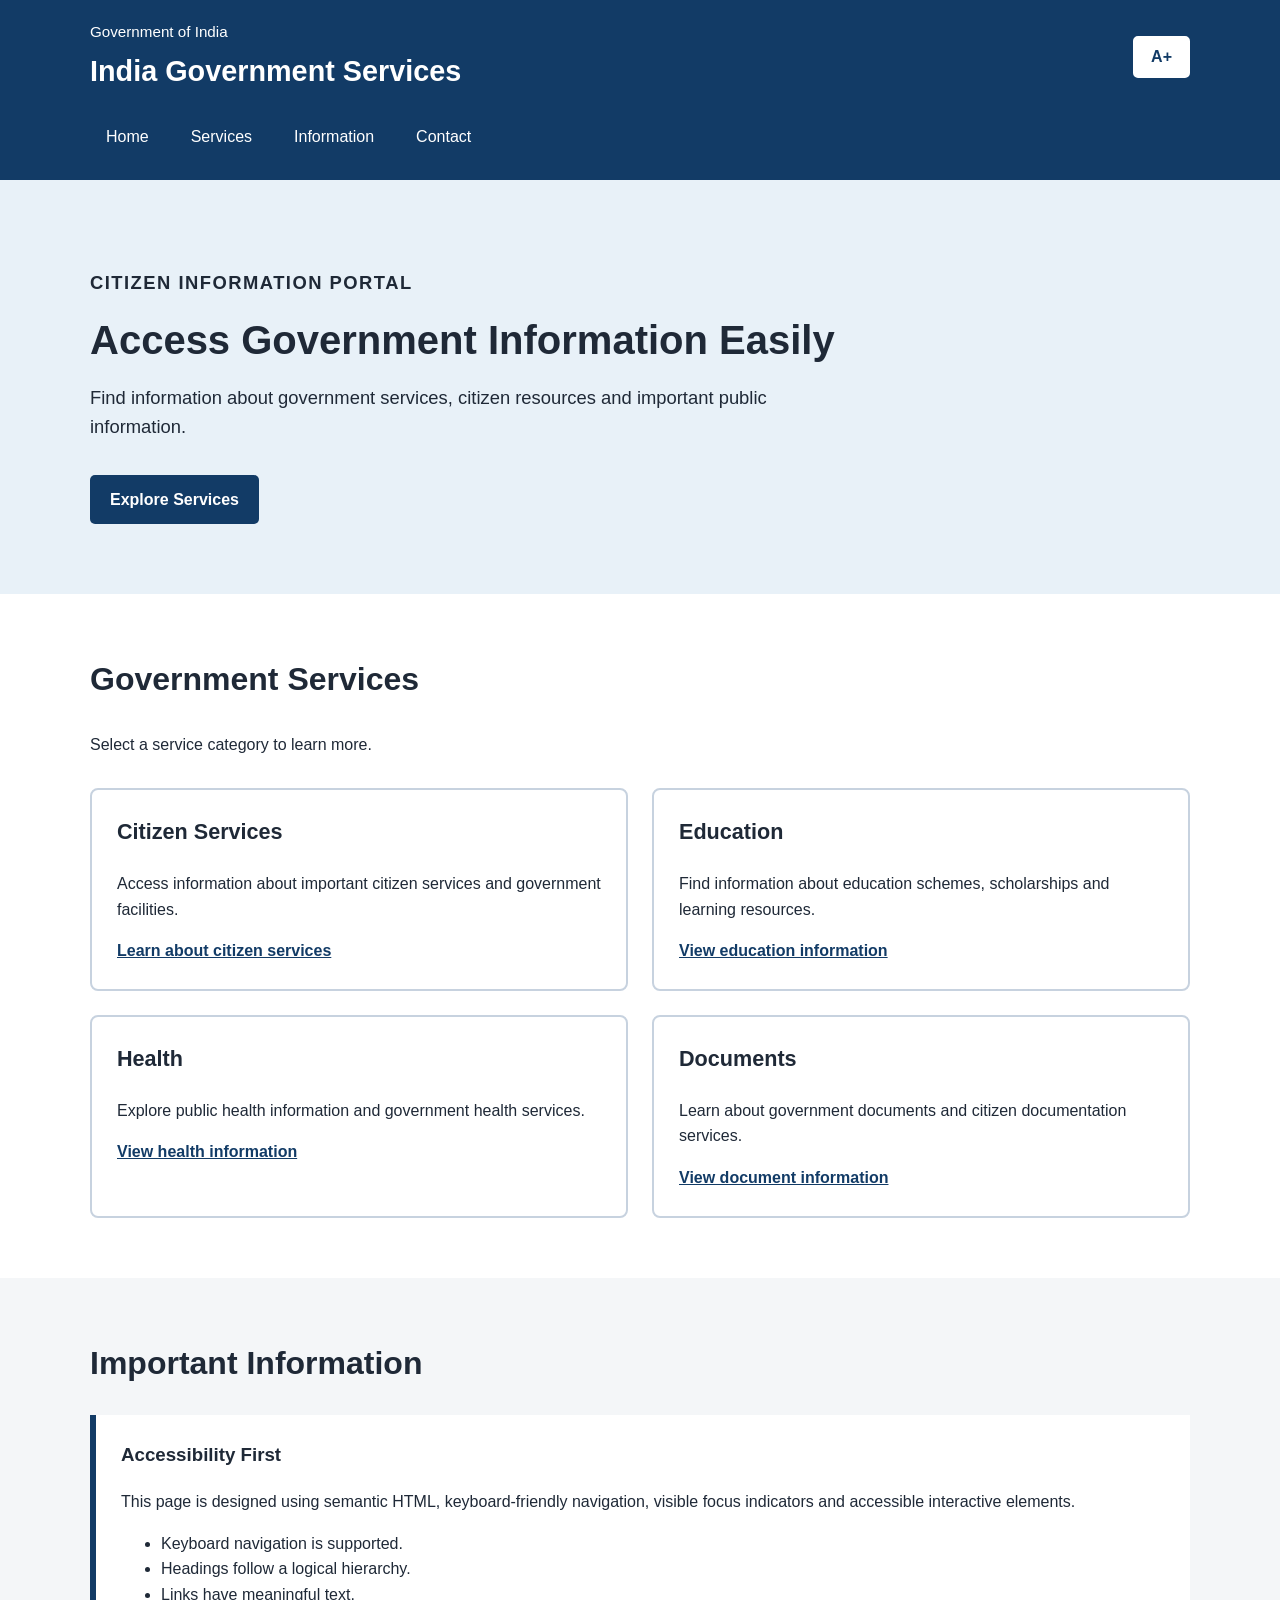
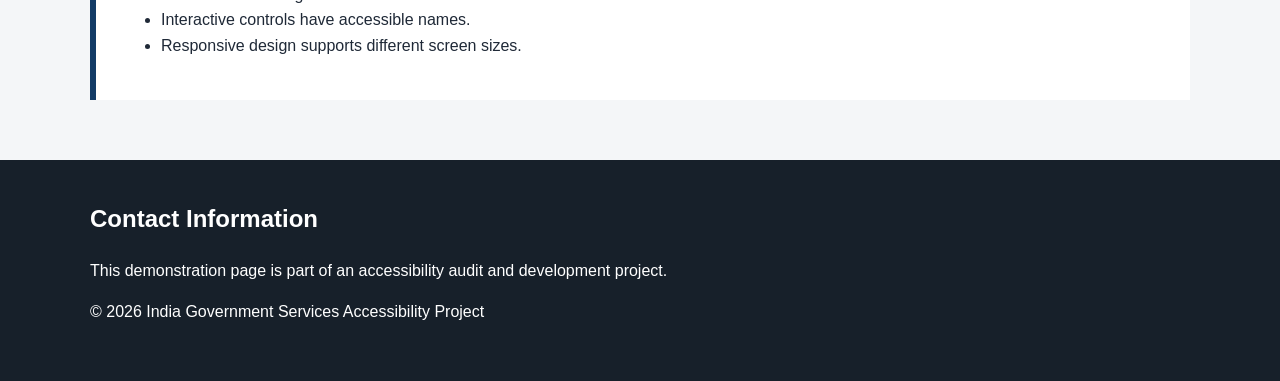
==== client/index.html @ 23b2bf8e "Add accessibility audit documentation and tests" ====
<!DOCTYPE html>
<html lang="en">
<head>
    <meta charset="UTF-8">
    <meta name="viewport" content="width=device-width, initial-scale=1.0">

    <title>India Government Services - Accessible Information</title>

    <meta
        name="description"
        content="Accessible information about Indian government services and citizen resources."
    >

    <link rel="stylesheet" href="style.css">
</head>

<body>

    <!-- Skip link for keyboard users -->
    <a class="skip-link" href="#main-content">
        Skip to main content
    </a>

    <header class="site-header">

        <div class="container">

            <div class="header-top">
                <div>
                    <p class="site-label">Government of India</p>
                    <h1>India Government Services</h1>
                </div>

                <button
                    id="increase-font"
                    class="accessibility-button"
                    type="button"
                    aria-label="Increase text size"
                >
                    A+
                </button>
            </div>

            <nav aria-label="Main navigation">
                <ul class="navigation">
                    <li>
                        <a href="#home">Home</a>
                    </li>
                    <li>
                        <a href="#services">Services</a>
                    </li>
                    <li>
                        <a href="#information">Information</a>
                    </li>
                    <li>
                        <a href="#contact">Contact</a>
                    </li>
                </ul>
            </nav>

        </div>

    </header>


    <main id="main-content">

        <section id="home" class="hero" aria-labelledby="welcome-heading">

            <div class="container">

                <p class="eyebrow">Citizen Information Portal</p>

                <h2 id="welcome-heading">
                    Access Government Information Easily
                </h2>

                <p>
                    Find information about government services, citizen
                    resources and important public information.
                </p>

                <a class="primary-button" href="#services">
                    Explore Services
                </a>

            </div>

        </section>


        <section id="services" class="section" aria-labelledby="services-heading">

            <div class="container">

                <h2 id="services-heading">Government Services</h2>

                <p>
                    Select a service category to learn more.
                </p>

                <div class="service-grid">

                    <article class="service-card">

                        <h3>Citizen Services</h3>

                        <p>
                            Access information about important citizen
                            services and government facilities.
                        </p>

                        <a href="#information">
                            Learn about citizen services
                        </a>

                    </article>


                    <article class="service-card">

                        <h3>Education</h3>

                        <p>
                            Find information about education schemes,
                            scholarships and learning resources.
                        </p>

                        <a href="#information">
                            View education information
                        </a>

                    </article>


                    <article class="service-card">

                        <h3>Health</h3>

                        <p>
                            Explore public health information and
                            government health services.
                        </p>

                        <a href="#information">
                            View health information
                        </a>

                    </article>


                    <article class="service-card">

                        <h3>Documents</h3>

                        <p>
                            Learn about government documents and
                            citizen documentation services.
                        </p>

                        <a href="#information">
                            View document information
                        </a>

                    </article>

                </div>

            </div>

        </section>


        <section
            id="information"
            class="section information-section"
            aria-labelledby="information-heading"
        >

            <div class="container">

                <h2 id="information-heading">
                    Important Information
                </h2>

                <div class="information-box">

                    <h3>Accessibility First</h3>

                    <p>
                        This page is designed using semantic HTML,
                        keyboard-friendly navigation, visible focus
                        indicators and accessible interactive elements.
                    </p>

                    <ul>
                        <li>Keyboard navigation is supported.</li>
                        <li>Headings follow a logical hierarchy.</li>
                        <li>Links have meaningful text.</li>
                        <li>Interactive controls have accessible names.</li>
                        <li>Responsive design supports different screen sizes.</li>
                    </ul>

                </div>

            </div>

        </section>

    </main>


    <footer id="contact" class="site-footer">

        <div class="container">

            <h2>Contact Information</h2>

            <p>
                This demonstration page is part of an accessibility
                audit and development project.
            </p>

            <p>
                © 2026 India Government Services Accessibility Project
            </p>

        </div>

    </footer>


    <script src="script.js"></script>

</body>
</html>
---- client/style.css ----
/* Basic reset */

* {
    box-sizing: border-box;
}

html {
    scroll-behavior: smooth;
}

body {
    margin: 0;
    font-family: Arial, Helvetica, sans-serif;
    line-height: 1.6;
    background: #ffffff;
    color: #1f2937;
}


/* Container */

.container {
    width: min(1100px, 92%);
    margin: 0 auto;
}


/* Skip link */

.skip-link {
    position: absolute;
    left: -9999px;
    top: 10px;
    padding: 12px 16px;
    background: #000000;
    color: #ffffff;
    z-index: 1000;
}

.skip-link:focus {
    left: 10px;
}


/* Header */

.site-header {
    background: #123b66;
    color: #ffffff;
    padding: 20px 0;
}

.header-top {
    display: flex;
    justify-content: space-between;
    align-items: center;
    gap: 20px;
}

.site-label {
    margin: 0;
    font-size: 0.95rem;
}

.site-header h1 {
    margin: 4px 0 0;
    font-size: 1.8rem;
}


/* Navigation */

.navigation {
    display: flex;
    flex-wrap: wrap;
    gap: 10px;
    list-style: none;
    padding: 0;
    margin: 20px 0 0;
}

.navigation a {
    display: inline-block;
    padding: 10px 16px;
    color: #ffffff;
    text-decoration: none;
    border-radius: 5px;
}

.navigation a:hover {
    background: #ffffff;
    color: #123b66;
}


/* Focus indicators */

a:focus-visible,
button:focus-visible {
    outline: 4px solid #ffbf00;
    outline-offset: 3px;
}


/* Accessibility button */

.accessibility-button {
    border: 2px solid #ffffff;
    background: #ffffff;
    color: #123b66;
    padding: 10px 16px;
    font-size: 1rem;
    font-weight: bold;
    border-radius: 5px;
    cursor: pointer;
}


/* Hero */

.hero {
    background: #e8f1f8;
    padding: 70px 0;
}

.eyebrow {
    font-weight: bold;
    text-transform: uppercase;
    letter-spacing: 0.08em;
}

.hero h2 {
    max-width: 750px;
    margin: 10px 0;
    font-size: 2.5rem;
    line-height: 1.2;
}

.hero p {
    max-width: 700px;
    font-size: 1.15rem;
}


/* Buttons */

.primary-button {
    display: inline-block;
    margin-top: 15px;
    padding: 12px 20px;
    background: #123b66;
    color: #ffffff;
    text-decoration: none;
    font-weight: bold;
    border-radius: 5px;
}


/* Sections */

.section {
    padding: 60px 0;
}

.section h2 {
    font-size: 2rem;
    margin-top: 0;
}


/* Service cards */

.service-grid {
    display: grid;
    grid-template-columns: repeat(2, 1fr);
    gap: 24px;
    margin-top: 30px;
}

.service-card {
    border: 2px solid #c7d2df;
    border-radius: 8px;
    padding: 25px;
    background: #ffffff;
}

.service-card h3 {
    margin-top: 0;
    font-size: 1.35rem;
}

.service-card a {
    color: #123b66;
    font-weight: bold;
}


/* Information */

.information-section {
    background: #f4f6f8;
}

.information-box {
    border-left: 6px solid #123b66;
    background: #ffffff;
    padding: 25px;
}

.information-box h3 {
    margin-top: 0;
}


/* Footer */

.site-footer {
    background: #17202a;
    color: #ffffff;
    padding: 40px 0;
}

.site-footer h2 {
    margin-top: 0;
}


/* Larger text mode */

.large-text {
    font-size: 115%;
}


/* Responsive layout */

@media (max-width: 700px) {

    .header-top {
        align-items: flex-start;
    }

    .hero h2 {
        font-size: 2rem;
    }

    .service-grid {
        grid-template-columns: 1fr;
    }

    .navigation {
        flex-direction: column;
    }

    .navigation a {
        width: 100%;
    }

}
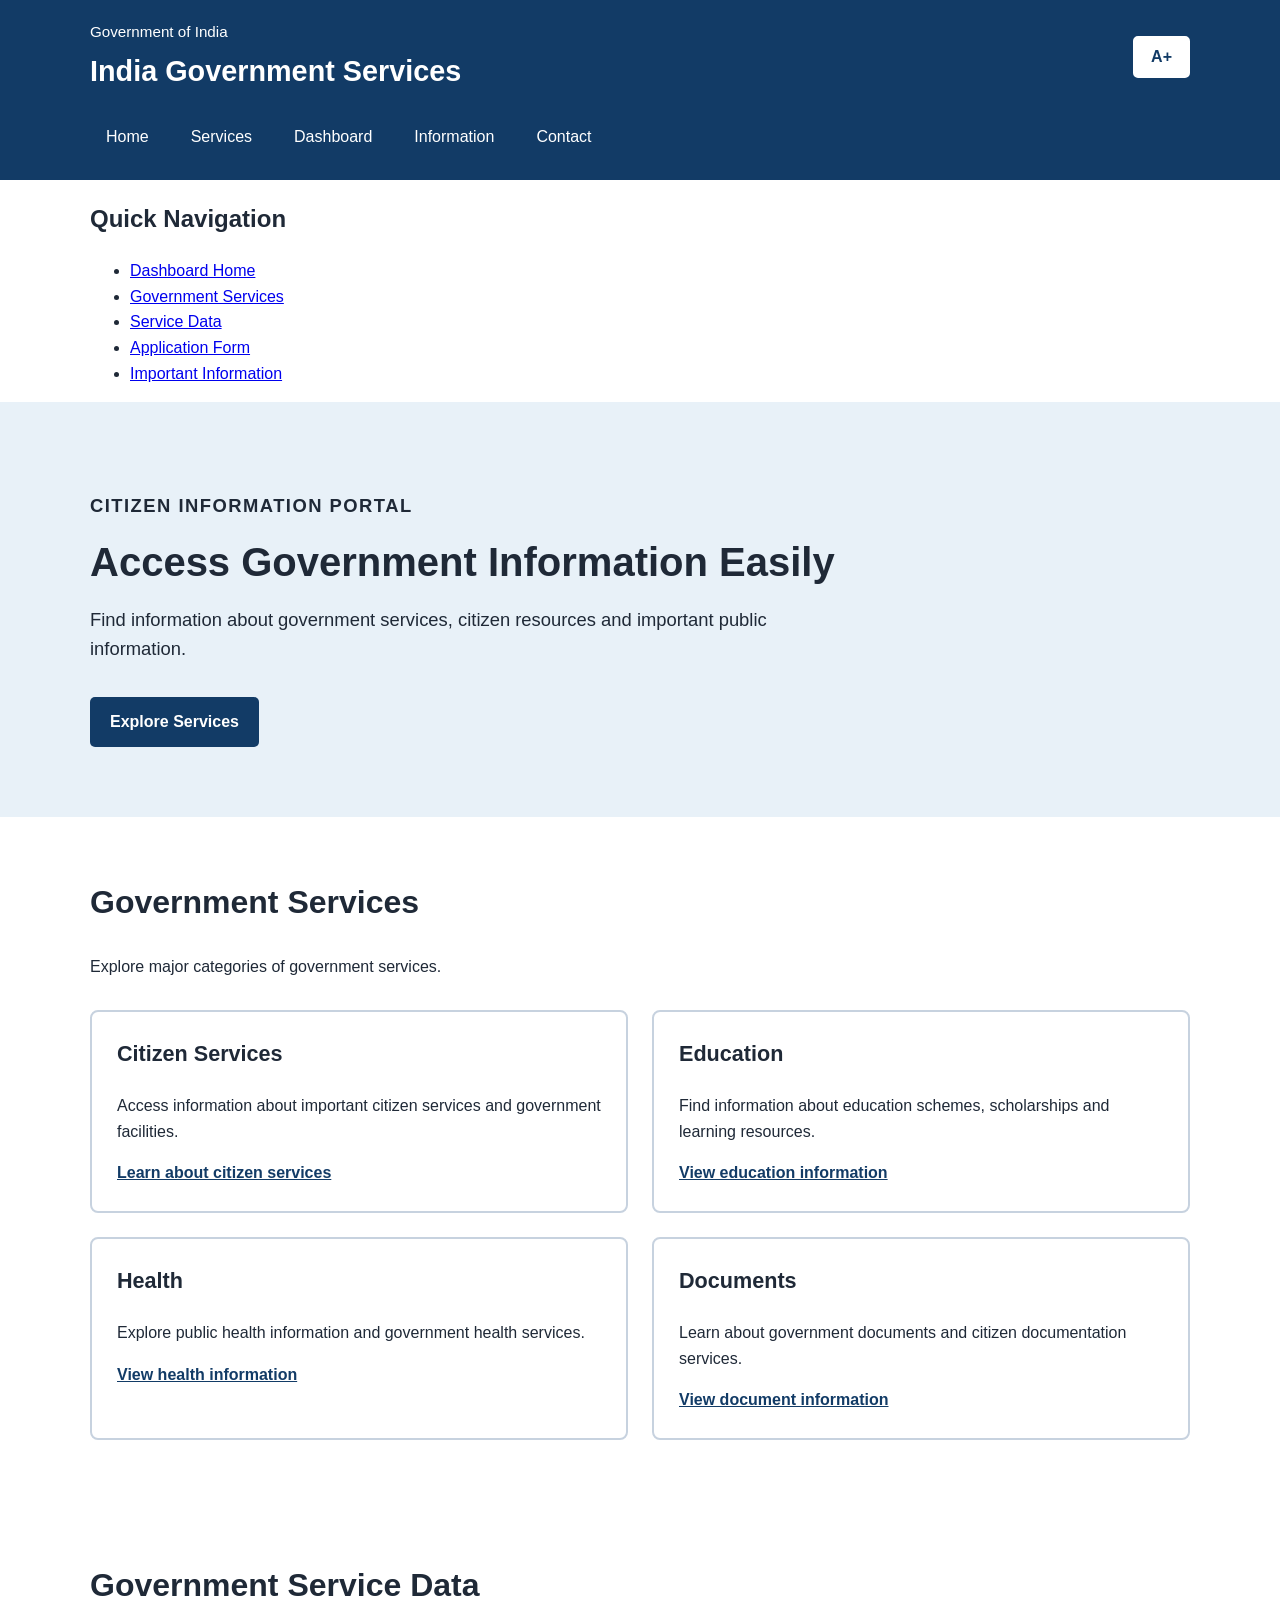
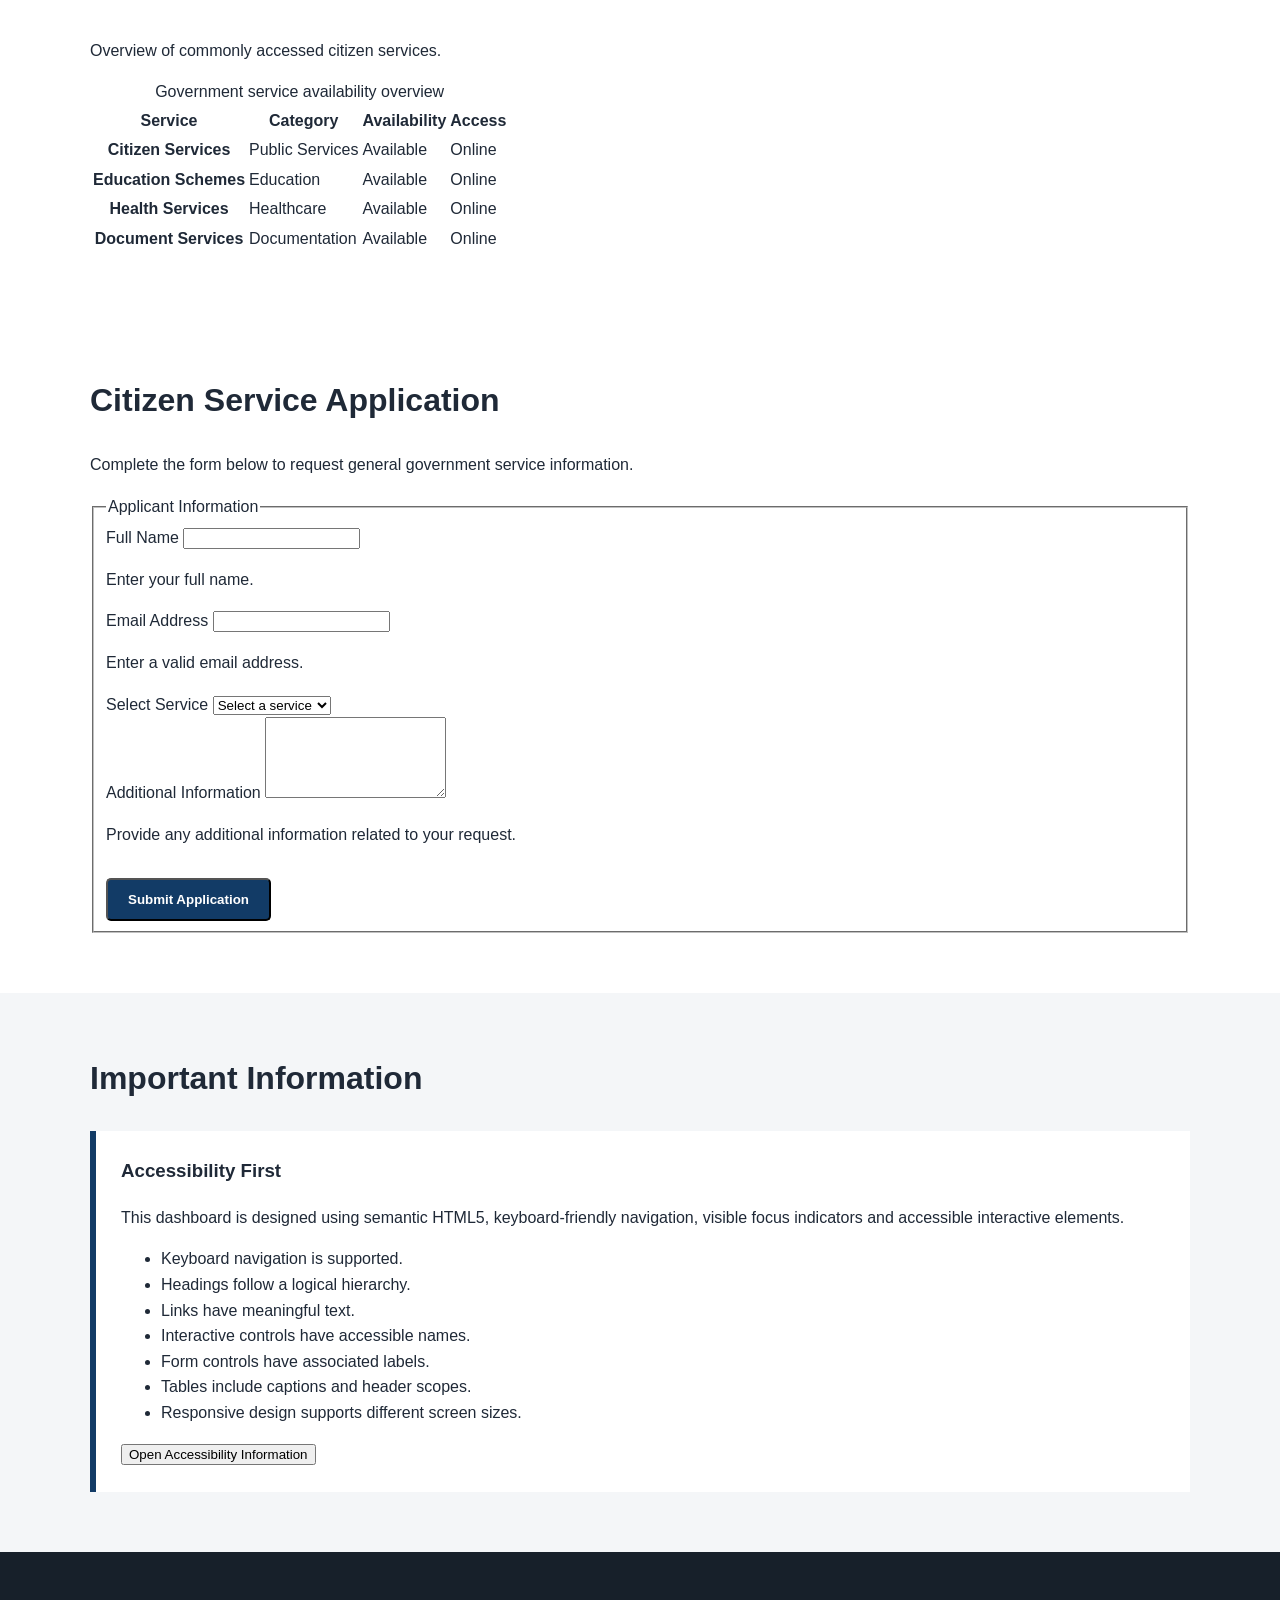
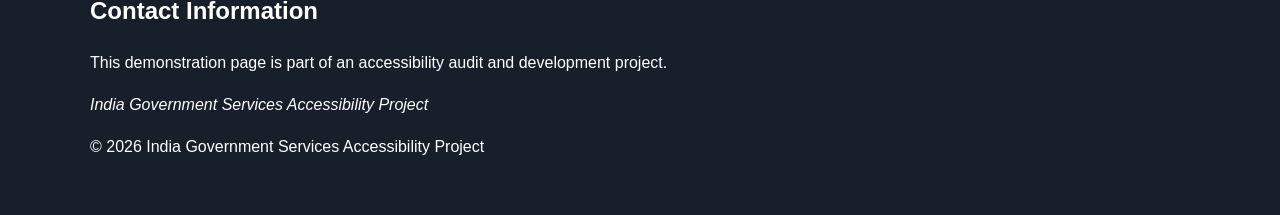
==== commit 5bbeffc5: "Build semantic accessible dashboard architecture" ====
--- a/client/index.html
+++ b/client/index.html
@@ -4,11 +4,11 @@
     <meta charset="UTF-8">
     <meta name="viewport" content="width=device-width, initial-scale=1.0">
 
-    <title>India Government Services - Accessible Information</title>
+    <title>India Government Services - Accessible Dashboard</title>
 
     <meta
         name="description"
-        content="Accessible information about Indian government services and citizen resources."
+        content="Accessible dashboard providing information about Indian government services and citizen resources."
     >
 
     <link rel="stylesheet" href="style.css">
@@ -16,7 +16,6 @@
 
 <body>
 
-    <!-- Skip link for keyboard users -->
     <a class="skip-link" href="#main-content">
         Skip to main content
     </a>
@@ -26,8 +25,10 @@
         <div class="container">
 
             <div class="header-top">
+
                 <div>
                     <p class="site-label">Government of India</p>
+
                     <h1>India Government Services</h1>
                 </div>
 
@@ -39,178 +40,613 @@
                 >
                     A+
                 </button>
+
             </div>
 
             <nav aria-label="Main navigation">
+
                 <ul class="navigation">
+
                     <li>
                         <a href="#home">Home</a>
                     </li>
+
                     <li>
                         <a href="#services">Services</a>
                     </li>
+
+                    <li>
+                        <a href="#dashboard">Dashboard</a>
+                    </li>
+
                     <li>
                         <a href="#information">Information</a>
                     </li>
+
                     <li>
                         <a href="#contact">Contact</a>
                     </li>
+
                 </ul>
+
             </nav>
 
         </div>
 
     </header>
 
-
-    <main id="main-content">
-
-        <section id="home" class="hero" aria-labelledby="welcome-heading">
+    <div class="dashboard-layout">
+
+        <aside class="sidebar" aria-label="Sidebar navigation">
 
             <div class="container">
 
-                <p class="eyebrow">Citizen Information Portal</p>
-
-                <h2 id="welcome-heading">
-                    Access Government Information Easily
-                </h2>
-
-                <p>
-                    Find information about government services, citizen
-                    resources and important public information.
-                </p>
-
-                <a class="primary-button" href="#services">
-                    Explore Services
-                </a>
+                <h2>Quick Navigation</h2>
+
+                <nav aria-label="Sidebar navigation">
+
+                    <ul>
+
+                        <li>
+                            <a href="#home">Dashboard Home</a>
+                        </li>
+
+                        <li>
+                            <a href="#services">Government Services</a>
+                        </li>
+
+                        <li>
+                            <a href="#dashboard">Service Data</a>
+                        </li>
+
+                        <li>
+                            <a href="#application">Application Form</a>
+                        </li>
+
+                        <li>
+                            <a href="#information">Important Information</a>
+                        </li>
+
+                    </ul>
+
+                </nav>
 
             </div>
 
-        </section>
-
-
-        <section id="services" class="section" aria-labelledby="services-heading">
-
-            <div class="container">
-
-                <h2 id="services-heading">Government Services</h2>
-
-                <p>
-                    Select a service category to learn more.
-                </p>
-
-                <div class="service-grid">
-
-                    <article class="service-card">
-
-                        <h3>Citizen Services</h3>
+        </aside>
+
+        <main id="main-content">
+
+            <section
+                id="home"
+                class="hero"
+                aria-labelledby="welcome-heading"
+            >
+
+                <div class="container">
+
+                    <p class="eyebrow">
+                        Citizen Information Portal
+                    </p>
+
+                    <h2 id="welcome-heading">
+                        Access Government Information Easily
+                    </h2>
+
+                    <p>
+                        Find information about government services,
+                        citizen resources and important public information.
+                    </p>
+
+                    <a
+                        class="primary-button"
+                        href="#services"
+                    >
+                        Explore Services
+                    </a>
+
+                </div>
+
+            </section>
+
+            <section
+                id="services"
+                class="section"
+                aria-labelledby="services-heading"
+            >
+
+                <div class="container">
+
+                    <h2 id="services-heading">
+                        Government Services
+                    </h2>
+
+                    <p>
+                        Explore major categories of government services.
+                    </p>
+
+                    <div class="service-grid">
+
+                        <article class="service-card">
+
+                            <h3>Citizen Services</h3>
+
+                            <p>
+                                Access information about important citizen
+                                services and government facilities.
+                            </p>
+
+                            <a href="#information">
+                                Learn about citizen services
+                            </a>
+
+                        </article>
+
+                        <article class="service-card">
+
+                            <h3>Education</h3>
+
+                            <p>
+                                Find information about education schemes,
+                                scholarships and learning resources.
+                            </p>
+
+                            <a href="#information">
+                                View education information
+                            </a>
+
+                        </article>
+
+                        <article class="service-card">
+
+                            <h3>Health</h3>
+
+                            <p>
+                                Explore public health information and
+                                government health services.
+                            </p>
+
+                            <a href="#information">
+                                View health information
+                            </a>
+
+                        </article>
+
+                        <article class="service-card">
+
+                            <h3>Documents</h3>
+
+                            <p>
+                                Learn about government documents and
+                                citizen documentation services.
+                            </p>
+
+                            <a href="#information">
+                                View document information
+                            </a>
+
+                        </article>
+
+                    </div>
+
+                </div>
+
+            </section>
+
+            <section
+                id="dashboard"
+                class="section"
+                aria-labelledby="dashboard-heading"
+            >
+
+                <div class="container">
+
+                    <h2 id="dashboard-heading">
+                        Government Service Data
+                    </h2>
+
+                    <p>
+                        Overview of commonly accessed citizen services.
+                    </p>
+
+                    <div class="table-container">
+
+                        <table>
+
+                            <caption>
+                                Government service availability overview
+                            </caption>
+
+                            <thead>
+
+                                <tr>
+
+                                    <th scope="col">
+                                        Service
+                                    </th>
+
+                                    <th scope="col">
+                                        Category
+                                    </th>
+
+                                    <th scope="col">
+                                        Availability
+                                    </th>
+
+                                    <th scope="col">
+                                        Access
+                                    </th>
+
+                                </tr>
+
+                            </thead>
+
+                            <tbody>
+
+                                <tr>
+
+                                    <th scope="row">
+                                        Citizen Services
+                                    </th>
+
+                                    <td>
+                                        Public Services
+                                    </td>
+
+                                    <td>
+                                        Available
+                                    </td>
+
+                                    <td>
+                                        Online
+                                    </td>
+
+                                </tr>
+
+                                <tr>
+
+                                    <th scope="row">
+                                        Education Schemes
+                                    </th>
+
+                                    <td>
+                                        Education
+                                    </td>
+
+                                    <td>
+                                        Available
+                                    </td>
+
+                                    <td>
+                                        Online
+                                    </td>
+
+                                </tr>
+
+                                <tr>
+
+                                    <th scope="row">
+                                        Health Services
+                                    </th>
+
+                                    <td>
+                                        Healthcare
+                                    </td>
+
+                                    <td>
+                                        Available
+                                    </td>
+
+                                    <td>
+                                        Online
+                                    </td>
+
+                                </tr>
+
+                                <tr>
+
+                                    <th scope="row">
+                                        Document Services
+                                    </th>
+
+                                    <td>
+                                        Documentation
+                                    </td>
+
+                                    <td>
+                                        Available
+                                    </td>
+
+                                    <td>
+                                        Online
+                                    </td>
+
+                                </tr>
+
+                            </tbody>
+
+                        </table>
+
+                    </div>
+
+                </div>
+
+            </section>
+
+            <section
+                id="application"
+                class="section"
+                aria-labelledby="application-heading"
+            >
+
+                <div class="container">
+
+                    <h2 id="application-heading">
+                        Citizen Service Application
+                    </h2>
+
+                    <p>
+                        Complete the form below to request general
+                        government service information.
+                    </p>
+
+                    <form id="service-form" novalidate>
+
+                        <fieldset>
+
+                            <legend>
+                                Applicant Information
+                            </legend>
+
+                            <div class="form-group">
+
+                                <label for="full-name">
+                                    Full Name
+                                </label>
+
+                                <input
+                                    type="text"
+                                    id="full-name"
+                                    name="full-name"
+                                    autocomplete="name"
+                                    required
+                                    aria-describedby="name-help"
+                                >
+
+                                <p id="name-help">
+                                    Enter your full name.
+                                </p>
+
+                            </div>
+
+                            <div class="form-group">
+
+                                <label for="email">
+                                    Email Address
+                                </label>
+
+                                <input
+                                    type="email"
+                                    id="email"
+                                    name="email"
+                                    autocomplete="email"
+                                    required
+                                    aria-describedby="email-help"
+                                >
+
+                                <p id="email-help">
+                                    Enter a valid email address.
+                                </p>
+
+                            </div>
+
+                            <div class="form-group">
+
+                                <label for="service">
+                                    Select Service
+                                </label>
+
+                                <select
+                                    id="service"
+                                    name="service"
+                                    required
+                                >
+
+                                    <option value="">
+                                        Select a service
+                                    </option>
+
+                                    <option value="citizen">
+                                        Citizen Services
+                                    </option>
+
+                                    <option value="education">
+                                        Education
+                                    </option>
+
+                                    <option value="health">
+                                        Health
+                                    </option>
+
+                                    <option value="documents">
+                                        Documents
+                                    </option>
+
+                                </select>
+
+                            </div>
+
+                            <div class="form-group">
+
+                                <label for="message">
+                                    Additional Information
+                                </label>
+
+                                <textarea
+                                    id="message"
+                                    name="message"
+                                    rows="5"
+                                    aria-label="Additional information"
+                                    aria-describedby="message-help"
+                                ></textarea>
+
+                                <p id="message-help">
+                                    Provide any additional information
+                                    related to your request.
+                                </p>
+
+                            </div>
+
+                            <button
+                                type="submit"
+                                class="primary-button"
+                            >
+                                Submit Application
+                            </button>
+
+                        </fieldset>
+
+                    </form>
+
+                </div>
+
+            </section>
+
+            <section
+                id="information"
+                class="section information-section"
+                aria-labelledby="information-heading"
+            >
+
+                <div class="container">
+
+                    <h2 id="information-heading">
+                        Important Information
+                    </h2>
+
+                    <article class="information-box">
+
+                        <h3>Accessibility First</h3>
 
                         <p>
-                            Access information about important citizen
-                            services and government facilities.
+                            This dashboard is designed using semantic HTML5,
+                            keyboard-friendly navigation, visible focus
+                            indicators and accessible interactive elements.
                         </p>
 
-                        <a href="#information">
-                            Learn about citizen services
-                        </a>
+                        <ul>
+
+                            <li>
+                                Keyboard navigation is supported.
+                            </li>
+
+                            <li>
+                                Headings follow a logical hierarchy.
+                            </li>
+
+                            <li>
+                                Links have meaningful text.
+                            </li>
+
+                            <li>
+                                Interactive controls have accessible names.
+                            </li>
+
+                            <li>
+                                Form controls have associated labels.
+                            </li>
+
+                            <li>
+                                Tables include captions and header scopes.
+                            </li>
+
+                            <li>
+                                Responsive design supports different screen sizes.
+                            </li>
+
+                        </ul>
+
+                        <button
+                            id="open-modal"
+                            type="button"
+                            class="secondary-button"
+                            aria-haspopup="dialog"
+                        >
+                            Open Accessibility Information
+                        </button>
 
                     </article>
 
-
-                    <article class="service-card">
-
-                        <h3>Education</h3>
-
-                        <p>
-                            Find information about education schemes,
-                            scholarships and learning resources.
-                        </p>
-
-                        <a href="#information">
-                            View education information
-                        </a>
-
-                    </article>
-
-
-                    <article class="service-card">
-
-                        <h3>Health</h3>
-
-                        <p>
-                            Explore public health information and
-                            government health services.
-                        </p>
-
-                        <a href="#information">
-                            View health information
-                        </a>
-
-                    </article>
-
-
-                    <article class="service-card">
-
-                        <h3>Documents</h3>
-
-                        <p>
-                            Learn about government documents and
-                            citizen documentation services.
-                        </p>
-
-                        <a href="#information">
-                            View document information
-                        </a>
-
-                    </article>
-
                 </div>
 
-            </div>
-
-        </section>
-
-
-        <section
-            id="information"
-            class="section information-section"
-            aria-labelledby="information-heading"
-        >
-
-            <div class="container">
-
-                <h2 id="information-heading">
-                    Important Information
-                </h2>
-
-                <div class="information-box">
-
-                    <h3>Accessibility First</h3>
-
-                    <p>
-                        This page is designed using semantic HTML,
-                        keyboard-friendly navigation, visible focus
-                        indicators and accessible interactive elements.
-                    </p>
-
-                    <ul>
-                        <li>Keyboard navigation is supported.</li>
-                        <li>Headings follow a logical hierarchy.</li>
-                        <li>Links have meaningful text.</li>
-                        <li>Interactive controls have accessible names.</li>
-                        <li>Responsive design supports different screen sizes.</li>
-                    </ul>
-
-                </div>
-
-            </div>
-
-        </section>
-
-    </main>
-
-
-    <footer id="contact" class="site-footer">
+            </section>
+
+        </main>
+
+    </div>
+
+    <div
+        id="accessibility-modal"
+        class="modal"
+        role="dialog"
+        aria-modal="true"
+        aria-labelledby="modal-title"
+        aria-describedby="modal-description"
+        hidden
+    >
+
+        <div class="modal-content">
+
+            <h2 id="modal-title">
+                Accessibility Information
+            </h2>
+
+            <p id="modal-description">
+                This dashboard follows semantic HTML5 structure and
+                accessibility practices to support keyboard and
+                assistive technology users.
+            </p>
+
+            <ul>
+
+                <li>
+                    Semantic HTML5 elements are used throughout the page.
+                </li>
+
+                <li>
+                    Form fields have accessible labels.
+                </li>
+
+                <li>
+                    Navigation can be accessed using the keyboard.
+                </li>
+
+                <li>
+                    Tables include accessible headers.
+                </li>
+
+                <li>
+                    Interactive controls have accessible names.
+                </li>
+
+            </ul>
+
+            <button
+                id="close-modal"
+                type="button"
+                class="primary-button"
+            >
+                Close Dialog
+            </button>
+
+        </div>
+
+    </div>
+
+    <footer
+        id="contact"
+        class="site-footer"
+    >
 
         <div class="container">
 
@@ -221,14 +657,17 @@
                 audit and development project.
             </p>
 
+            <address>
+                India Government Services Accessibility Project
+            </address>
+
             <p>
-                © 2026 India Government Services Accessibility Project
+                &copy; 2026 India Government Services Accessibility Project
             </p>
 
         </div>
 
     </footer>
-
 
     <script src="script.js"></script>
 
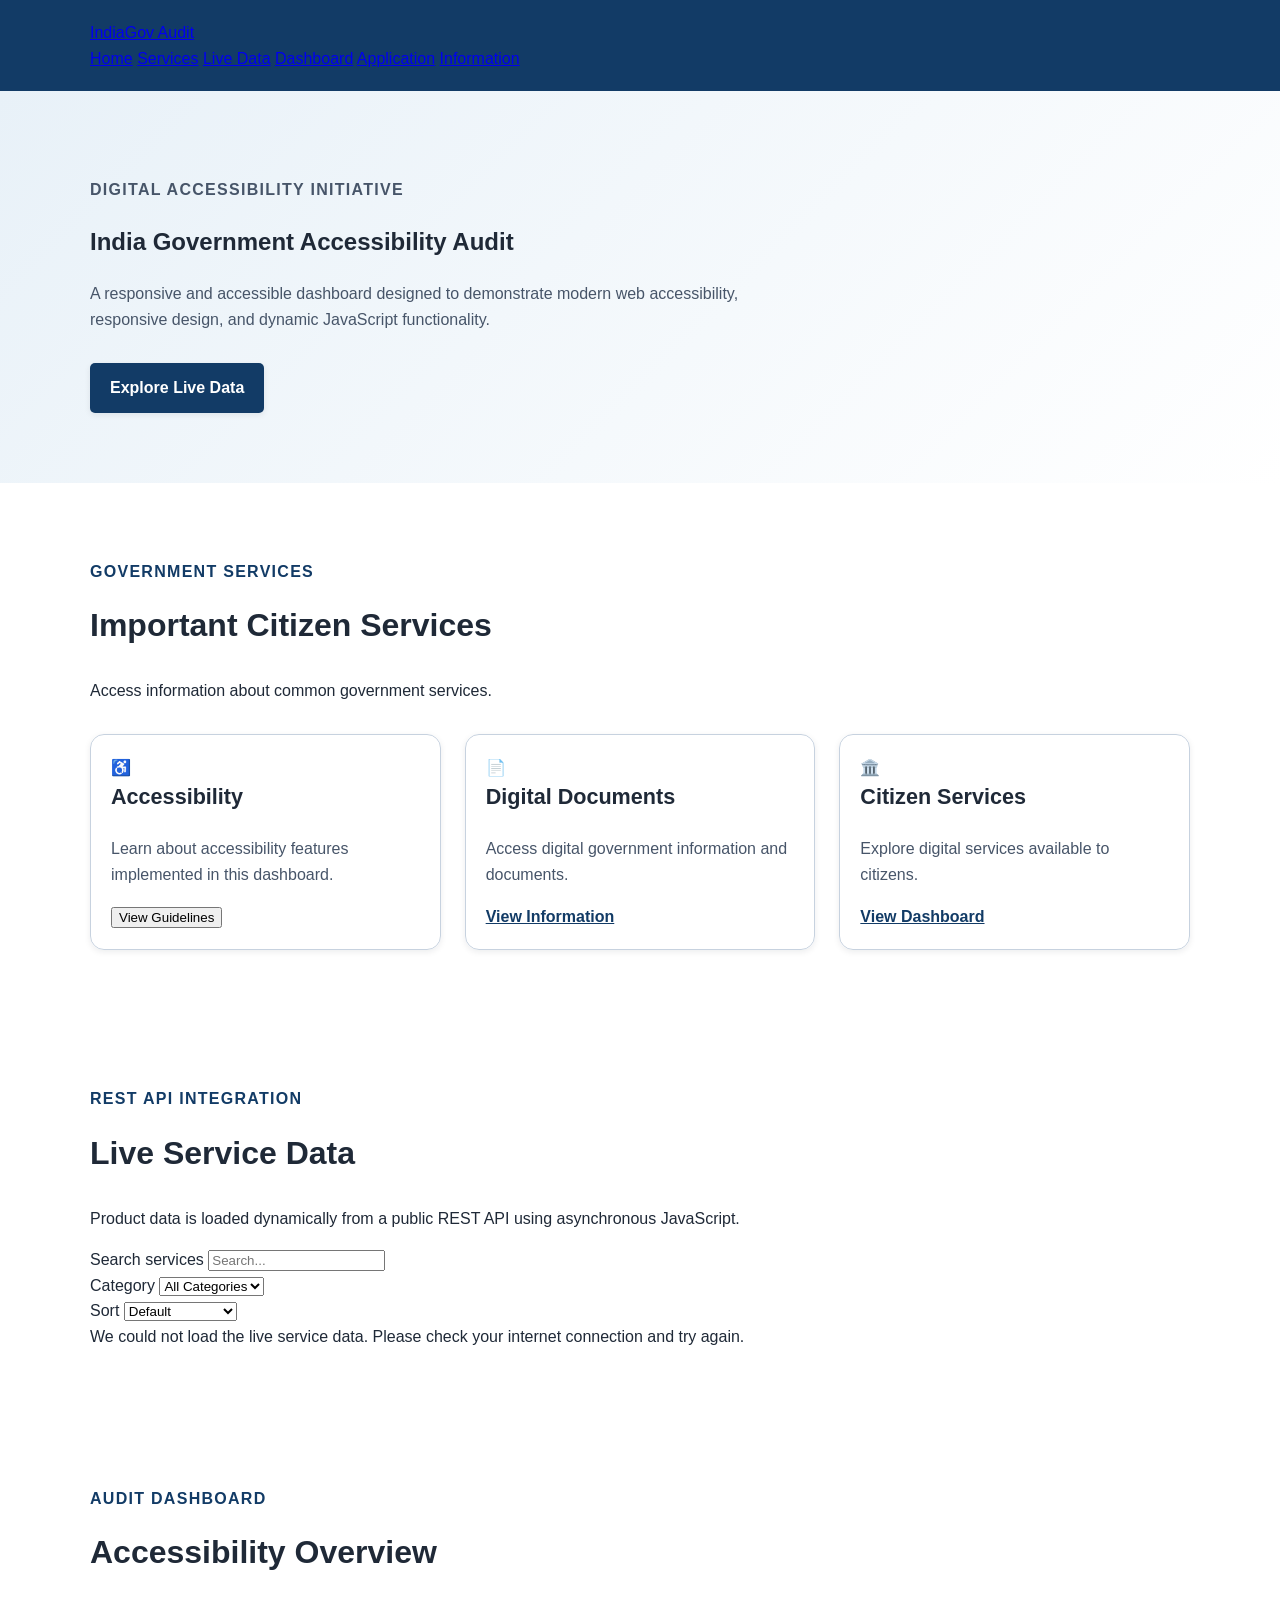
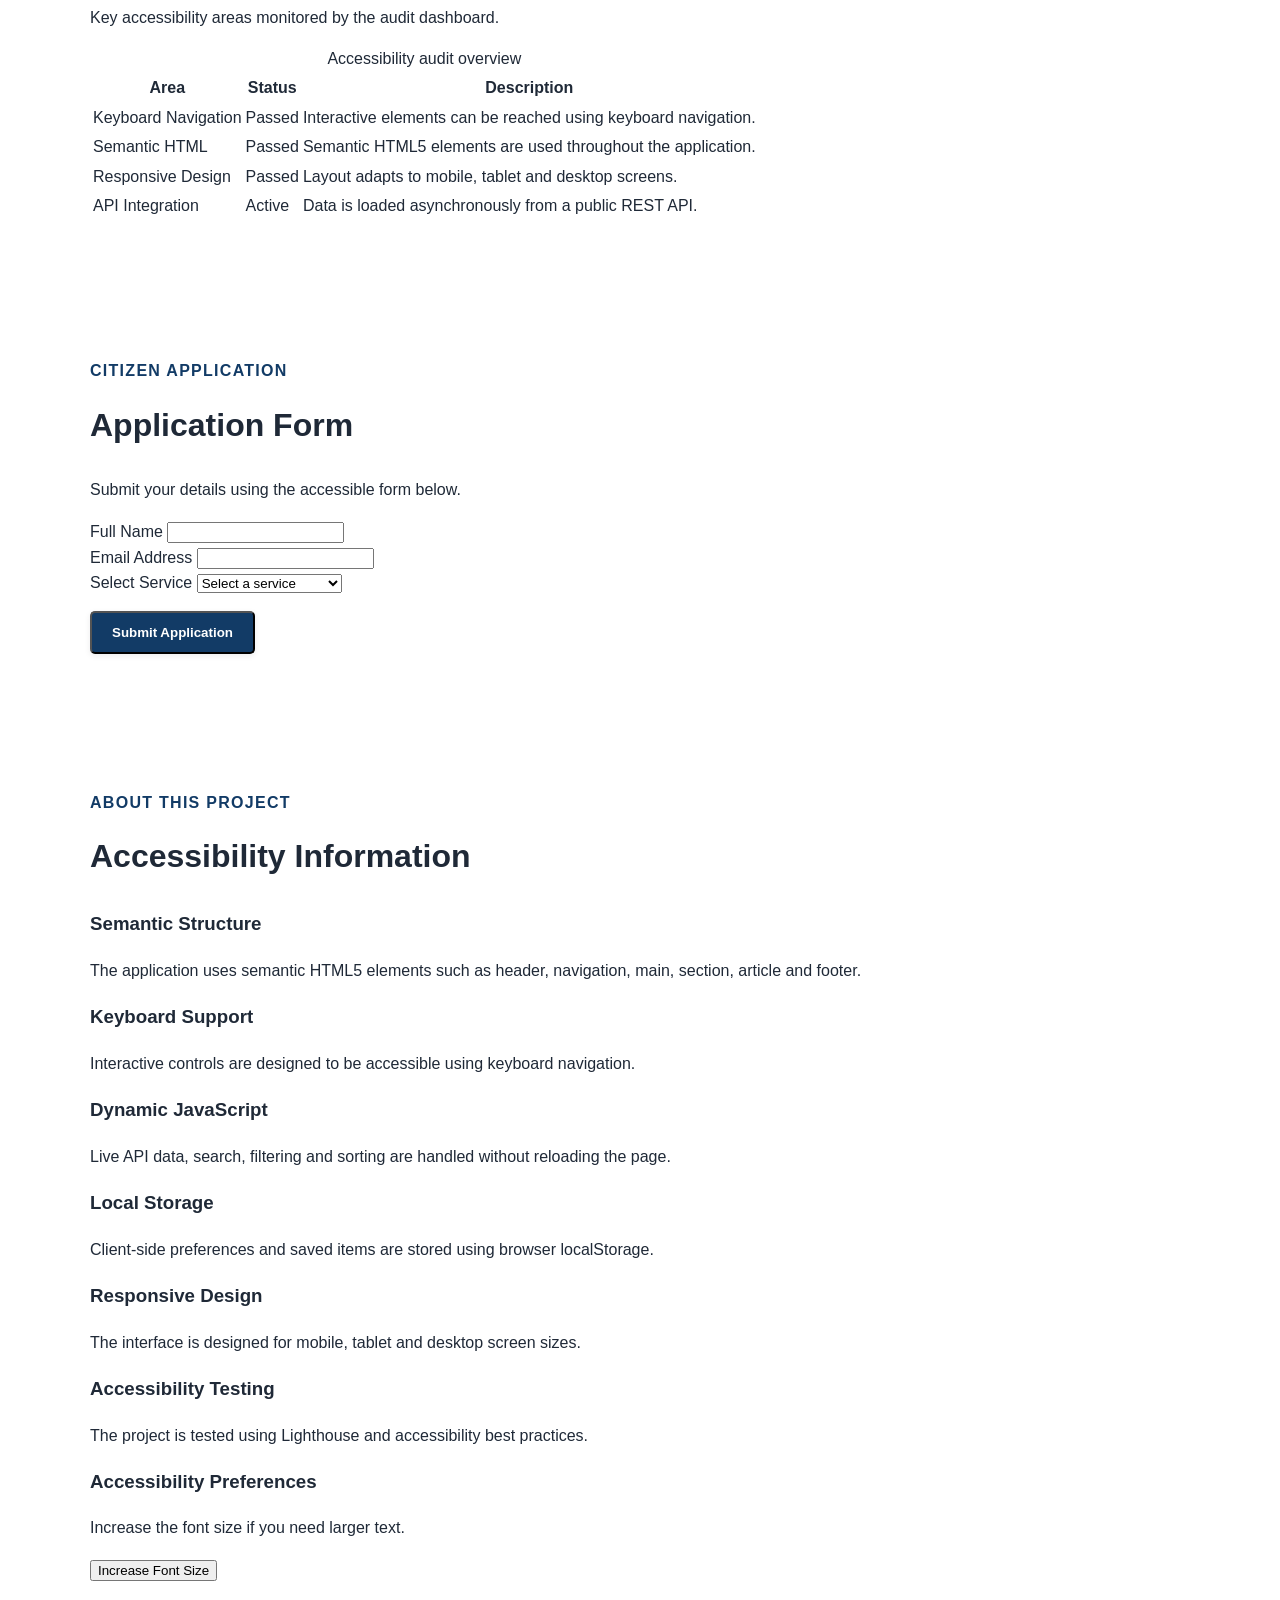
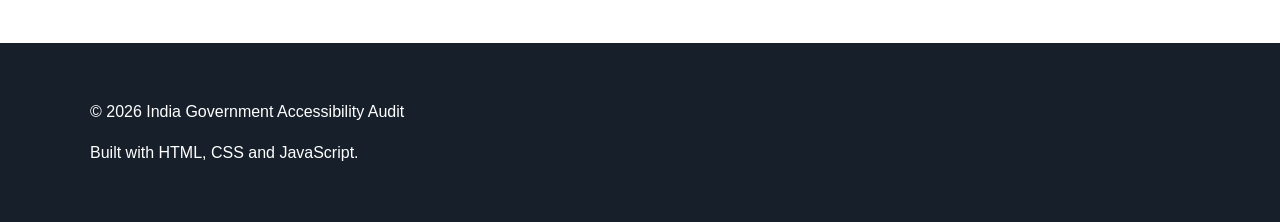
==== commit ebc7c524: "git rebase --continueComplete Task 05 dynamic JavaScript DOM and REST API" ====
--- a/client/index.html
+++ b/client/index.html
@@ -2,615 +2,765 @@
 <html lang="en">
 <head>
     <meta charset="UTF-8">
-    <meta name="viewport" content="width=device-width, initial-scale=1.0">
-
-    <title>India Government Services - Accessible Dashboard</title>
+
+    <meta
+        name="viewport"
+        content="width=device-width, initial-scale=1.0"
+    >
 
     <meta
         name="description"
-        content="Accessible dashboard providing information about Indian government services and citizen resources."
+        content="India Government Accessibility Audit Dashboard"
     >
 
-    <link rel="stylesheet" href="style.css">
+    <title>India Government Accessibility Audit</title>
+
+    <link
+        rel="stylesheet"
+        href="style.css"
+    >
 </head>
 
 <body>
 
-    <a class="skip-link" href="#main-content">
-        Skip to main content
-    </a>
-
+    <!-- HEADER -->
     <header class="site-header">
-
-        <div class="container">
-
-            <div class="header-top">
-
-                <div>
-                    <p class="site-label">Government of India</p>
-
-                    <h1>India Government Services</h1>
-                </div>
-
-                <button
-                    id="increase-font"
-                    class="accessibility-button"
-                    type="button"
-                    aria-label="Increase text size"
+        <div class="container header-content">
+
+            <a
+                href="#home"
+                class="logo"
+                aria-label="India Government Accessibility Audit Home"
+            >
+                IndiaGov Audit
+            </a>
+
+            <nav
+                class="main-nav"
+                aria-label="Main navigation"
+            >
+                <a href="#home">Home</a>
+                <a href="#services">Services</a>
+                <a href="#live-services">Live Data</a>
+                <a href="#dashboard">Dashboard</a>
+                <a href="#application">Application</a>
+                <a href="#information">Information</a>
+            </nav>
+
+        </div>
+    </header>
+
+
+    <!-- MAIN -->
+    <main>
+
+        <!-- HERO -->
+        <section
+            id="home"
+            class="hero"
+        >
+            <div class="container">
+
+                <p class="eyebrow">
+                    Digital Accessibility Initiative
+                </p>
+
+                <h1>
+                    India Government Accessibility Audit
+                </h1>
+
+                <p class="hero-text">
+                    A responsive and accessible dashboard
+                    designed to demonstrate modern web
+                    accessibility, responsive design,
+                    and dynamic JavaScript functionality.
+                </p>
+
+                <a
+                    href="#live-services"
+                    class="primary-button"
                 >
-                    A+
-                </button>
+                    Explore Live Data
+                </a>
 
             </div>
-
-            <nav aria-label="Main navigation">
-
-                <ul class="navigation">
-
-                    <li>
-                        <a href="#home">Home</a>
-                    </li>
-
-                    <li>
-                        <a href="#services">Services</a>
-                    </li>
-
-                    <li>
-                        <a href="#dashboard">Dashboard</a>
-                    </li>
-
-                    <li>
-                        <a href="#information">Information</a>
-                    </li>
-
-                    <li>
-                        <a href="#contact">Contact</a>
-                    </li>
-
-                </ul>
-
-            </nav>
-
-        </div>
-
-    </header>
-
-    <div class="dashboard-layout">
-
-        <aside class="sidebar" aria-label="Sidebar navigation">
-
+        </section>
+
+
+        <!-- SERVICES -->
+        <section
+            id="services"
+            class="section"
+        >
             <div class="container">
 
-                <h2>Quick Navigation</h2>
-
-                <nav aria-label="Sidebar navigation">
-
-                    <ul>
-
-                        <li>
-                            <a href="#home">Dashboard Home</a>
-                        </li>
-
-                        <li>
-                            <a href="#services">Government Services</a>
-                        </li>
-
-                        <li>
-                            <a href="#dashboard">Service Data</a>
-                        </li>
-
-                        <li>
-                            <a href="#application">Application Form</a>
-                        </li>
-
-                        <li>
-                            <a href="#information">Important Information</a>
-                        </li>
-
-                    </ul>
-
-                </nav>
-
-            </div>
-
-        </aside>
-
-        <main id="main-content">
-
-            <section
-                id="home"
-                class="hero"
-                aria-labelledby="welcome-heading"
-            >
-
-                <div class="container">
-
+                <div class="section-heading">
                     <p class="eyebrow">
-                        Citizen Information Portal
-                    </p>
-
-                    <h2 id="welcome-heading">
-                        Access Government Information Easily
+                        Government Services
+                    </p>
+
+                    <h2>
+                        Important Citizen Services
                     </h2>
 
                     <p>
-                        Find information about government services,
-                        citizen resources and important public information.
-                    </p>
-
-                    <a
-                        class="primary-button"
-                        href="#services"
-                    >
-                        Explore Services
-                    </a>
-
-                </div>
-
-            </section>
-
-            <section
-                id="services"
-                class="section"
-                aria-labelledby="services-heading"
-            >
-
-                <div class="container">
-
-                    <h2 id="services-heading">
-                        Government Services
-                    </h2>
-
-                    <p>
-                        Explore major categories of government services.
-                    </p>
-
-                    <div class="service-grid">
-
-                        <article class="service-card">
-
-                            <h3>Citizen Services</h3>
-
-                            <p>
-                                Access information about important citizen
-                                services and government facilities.
-                            </p>
-
-                            <a href="#information">
-                                Learn about citizen services
-                            </a>
-
-                        </article>
-
-                        <article class="service-card">
-
-                            <h3>Education</h3>
-
-                            <p>
-                                Find information about education schemes,
-                                scholarships and learning resources.
-                            </p>
-
-                            <a href="#information">
-                                View education information
-                            </a>
-
-                        </article>
-
-                        <article class="service-card">
-
-                            <h3>Health</h3>
-
-                            <p>
-                                Explore public health information and
-                                government health services.
-                            </p>
-
-                            <a href="#information">
-                                View health information
-                            </a>
-
-                        </article>
-
-                        <article class="service-card">
-
-                            <h3>Documents</h3>
-
-                            <p>
-                                Learn about government documents and
-                                citizen documentation services.
-                            </p>
-
-                            <a href="#information">
-                                View document information
-                            </a>
-
-                        </article>
-
-                    </div>
-
-                </div>
-
-            </section>
-
-            <section
-                id="dashboard"
-                class="section"
-                aria-labelledby="dashboard-heading"
-            >
-
-                <div class="container">
-
-                    <h2 id="dashboard-heading">
-                        Government Service Data
-                    </h2>
-
-                    <p>
-                        Overview of commonly accessed citizen services.
-                    </p>
-
-                    <div class="table-container">
-
-                        <table>
-
-                            <caption>
-                                Government service availability overview
-                            </caption>
-
-                            <thead>
-
-                                <tr>
-
-                                    <th scope="col">
-                                        Service
-                                    </th>
-
-                                    <th scope="col">
-                                        Category
-                                    </th>
-
-                                    <th scope="col">
-                                        Availability
-                                    </th>
-
-                                    <th scope="col">
-                                        Access
-                                    </th>
-
-                                </tr>
-
-                            </thead>
-
-                            <tbody>
-
-                                <tr>
-
-                                    <th scope="row">
-                                        Citizen Services
-                                    </th>
-
-                                    <td>
-                                        Public Services
-                                    </td>
-
-                                    <td>
-                                        Available
-                                    </td>
-
-                                    <td>
-                                        Online
-                                    </td>
-
-                                </tr>
-
-                                <tr>
-
-                                    <th scope="row">
-                                        Education Schemes
-                                    </th>
-
-                                    <td>
-                                        Education
-                                    </td>
-
-                                    <td>
-                                        Available
-                                    </td>
-
-                                    <td>
-                                        Online
-                                    </td>
-
-                                </tr>
-
-                                <tr>
-
-                                    <th scope="row">
-                                        Health Services
-                                    </th>
-
-                                    <td>
-                                        Healthcare
-                                    </td>
-
-                                    <td>
-                                        Available
-                                    </td>
-
-                                    <td>
-                                        Online
-                                    </td>
-
-                                </tr>
-
-                                <tr>
-
-                                    <th scope="row">
-                                        Document Services
-                                    </th>
-
-                                    <td>
-                                        Documentation
-                                    </td>
-
-                                    <td>
-                                        Available
-                                    </td>
-
-                                    <td>
-                                        Online
-                                    </td>
-
-                                </tr>
-
-                            </tbody>
-
-                        </table>
-
-                    </div>
-
-                </div>
-
-            </section>
-
-            <section
-                id="application"
-                class="section"
-                aria-labelledby="application-heading"
-            >
-
-                <div class="container">
-
-                    <h2 id="application-heading">
-                        Citizen Service Application
-                    </h2>
-
-                    <p>
-                        Complete the form below to request general
-                        government service information.
-                    </p>
-
-                    <form id="service-form" novalidate>
-
-                        <fieldset>
-
-                            <legend>
-                                Applicant Information
-                            </legend>
-
-                            <div class="form-group">
-
-                                <label for="full-name">
-                                    Full Name
-                                </label>
-
-                                <input
-                                    type="text"
-                                    id="full-name"
-                                    name="full-name"
-                                    autocomplete="name"
-                                    required
-                                    aria-describedby="name-help"
-                                >
-
-                                <p id="name-help">
-                                    Enter your full name.
-                                </p>
-
-                            </div>
-
-                            <div class="form-group">
-
-                                <label for="email">
-                                    Email Address
-                                </label>
-
-                                <input
-                                    type="email"
-                                    id="email"
-                                    name="email"
-                                    autocomplete="email"
-                                    required
-                                    aria-describedby="email-help"
-                                >
-
-                                <p id="email-help">
-                                    Enter a valid email address.
-                                </p>
-
-                            </div>
-
-                            <div class="form-group">
-
-                                <label for="service">
-                                    Select Service
-                                </label>
-
-                                <select
-                                    id="service"
-                                    name="service"
-                                    required
-                                >
-
-                                    <option value="">
-                                        Select a service
-                                    </option>
-
-                                    <option value="citizen">
-                                        Citizen Services
-                                    </option>
-
-                                    <option value="education">
-                                        Education
-                                    </option>
-
-                                    <option value="health">
-                                        Health
-                                    </option>
-
-                                    <option value="documents">
-                                        Documents
-                                    </option>
-
-                                </select>
-
-                            </div>
-
-                            <div class="form-group">
-
-                                <label for="message">
-                                    Additional Information
-                                </label>
-
-                                <textarea
-                                    id="message"
-                                    name="message"
-                                    rows="5"
-                                    aria-label="Additional information"
-                                    aria-describedby="message-help"
-                                ></textarea>
-
-                                <p id="message-help">
-                                    Provide any additional information
-                                    related to your request.
-                                </p>
-
-                            </div>
-
-                            <button
-                                type="submit"
-                                class="primary-button"
-                            >
-                                Submit Application
-                            </button>
-
-                        </fieldset>
-
-                    </form>
-
-                </div>
-
-            </section>
-
-            <section
-                id="information"
-                class="section information-section"
-                aria-labelledby="information-heading"
-            >
-
-                <div class="container">
-
-                    <h2 id="information-heading">
-                        Important Information
-                    </h2>
-
-                    <article class="information-box">
-
-                        <h3>Accessibility First</h3>
+                        Access information about common
+                        government services.
+                    </p>
+                </div>
+
+
+                <div class="service-grid">
+
+                    <article class="service-card">
+                        <div class="service-icon">
+                            ♿
+                        </div>
+
+                        <h3>
+                            Accessibility
+                        </h3>
 
                         <p>
-                            This dashboard is designed using semantic HTML5,
-                            keyboard-friendly navigation, visible focus
-                            indicators and accessible interactive elements.
+                            Learn about accessibility
+                            features implemented in this
+                            dashboard.
                         </p>
-
-                        <ul>
-
-                            <li>
-                                Keyboard navigation is supported.
-                            </li>
-
-                            <li>
-                                Headings follow a logical hierarchy.
-                            </li>
-
-                            <li>
-                                Links have meaningful text.
-                            </li>
-
-                            <li>
-                                Interactive controls have accessible names.
-                            </li>
-
-                            <li>
-                                Form controls have associated labels.
-                            </li>
-
-                            <li>
-                                Tables include captions and header scopes.
-                            </li>
-
-                            <li>
-                                Responsive design supports different screen sizes.
-                            </li>
-
-                        </ul>
 
                         <button
                             id="open-modal"
+                            class="text-button"
                             type="button"
-                            class="secondary-button"
-                            aria-haspopup="dialog"
-                        >
-                            Open Accessibility Information
+                        >
+                            View Guidelines
                         </button>
-
                     </article>
 
-                </div>
-
-            </section>
-
-        </main>
-
-    </div>
-
+
+                    <article class="service-card">
+                        <div class="service-icon">
+                            📄
+                        </div>
+
+                        <h3>
+                            Digital Documents
+                        </h3>
+
+                        <p>
+                            Access digital government
+                            information and documents.
+                        </p>
+
+                        <a
+                            href="#information"
+                            class="text-button"
+                        >
+                            View Information
+                        </a>
+                    </article>
+
+
+                    <article class="service-card">
+                        <div class="service-icon">
+                            🏛️
+                        </div>
+
+                        <h3>
+                            Citizen Services
+                        </h3>
+
+                        <p>
+                            Explore digital services
+                            available to citizens.
+                        </p>
+
+                        <a
+                            href="#dashboard"
+                            class="text-button"
+                        >
+                            View Dashboard
+                        </a>
+                    </article>
+
+                </div>
+
+            </div>
+        </section>
+
+
+        <!-- LIVE API DATA -->
+        <section
+            id="live-services"
+            class="section live-data-section"
+        >
+            <div class="container">
+
+                <div class="section-heading">
+                    <p class="eyebrow">
+                        REST API Integration
+                    </p>
+
+                    <h2>
+                        Live Service Data
+                    </h2>
+
+                    <p>
+                        Product data is loaded dynamically
+                        from a public REST API using
+                        asynchronous JavaScript.
+                    </p>
+                </div>
+
+
+                <!-- CONTROLS -->
+                <div class="data-controls">
+
+                    <div class="control-group">
+
+                        <label
+                            for="search-input"
+                        >
+                            Search services
+                        </label>
+
+                        <input
+                            type="search"
+                            id="search-input"
+                            placeholder="Search..."
+                            autocomplete="off"
+                        >
+
+                    </div>
+
+
+                    <div class="control-group">
+
+                        <label
+                            for="category-filter"
+                        >
+                            Category
+                        </label>
+
+                        <select
+                            id="category-filter"
+                        >
+                            <option value="all">
+                                All Categories
+                            </option>
+                        </select>
+
+                    </div>
+
+
+                    <div class="control-group">
+
+                        <label
+                            for="sort-select"
+                        >
+                            Sort
+                        </label>
+
+                        <select
+                            id="sort-select"
+                        >
+                            <option value="default">
+                                Default
+                            </option>
+
+                            <option value="name-asc">
+                                Name A-Z
+                            </option>
+
+                            <option value="name-desc">
+                                Name Z-A
+                            </option>
+
+                            <option value="price-low">
+                                Price Low-High
+                            </option>
+
+                            <option value="price-high">
+                                Price High-Low
+                            </option>
+                        </select>
+
+                    </div>
+
+                </div>
+
+
+                <!-- LOADING -->
+                <div
+                    id="loading"
+                    class="loading-state"
+                    aria-live="polite"
+                    hidden
+                >
+
+                    <div class="skeleton-card"></div>
+                    <div class="skeleton-card"></div>
+                    <div class="skeleton-card"></div>
+                    <div class="skeleton-card"></div>
+
+                </div>
+
+
+                <!-- ERROR -->
+                <div
+                    id="error-banner"
+                    class="error-banner"
+                    role="alert"
+                    hidden
+                >
+                    Unable to load live data.
+                    Please try again later.
+                </div>
+
+
+                <!-- PRODUCTS -->
+                <div
+                    id="product-grid"
+                    class="product-grid"
+                    aria-live="polite"
+                >
+                </div>
+
+            </div>
+        </section>
+
+
+        <!-- DASHBOARD -->
+        <section
+            id="dashboard"
+            class="section"
+        >
+            <div class="container">
+
+                <div class="section-heading">
+                    <p class="eyebrow">
+                        Audit Dashboard
+                    </p>
+
+                    <h2>
+                        Accessibility Overview
+                    </h2>
+
+                    <p>
+                        Key accessibility areas monitored
+                        by the audit dashboard.
+                    </p>
+                </div>
+
+
+                <div class="table-wrapper">
+
+                    <table>
+
+                        <caption>
+                            Accessibility audit overview
+                        </caption>
+
+                        <thead>
+                            <tr>
+                                <th scope="col">
+                                    Area
+                                </th>
+
+                                <th scope="col">
+                                    Status
+                                </th>
+
+                                <th scope="col">
+                                    Description
+                                </th>
+                            </tr>
+                        </thead>
+
+                        <tbody>
+
+                            <tr>
+                                <td>
+                                    Keyboard Navigation
+                                </td>
+
+                                <td>
+                                    Passed
+                                </td>
+
+                                <td>
+                                    Interactive elements
+                                    can be reached using
+                                    keyboard navigation.
+                                </td>
+                            </tr>
+
+
+                            <tr>
+                                <td>
+                                    Semantic HTML
+                                </td>
+
+                                <td>
+                                    Passed
+                                </td>
+
+                                <td>
+                                    Semantic HTML5 elements
+                                    are used throughout
+                                    the application.
+                                </td>
+                            </tr>
+
+
+                            <tr>
+                                <td>
+                                    Responsive Design
+                                </td>
+
+                                <td>
+                                    Passed
+                                </td>
+
+                                <td>
+                                    Layout adapts to mobile,
+                                    tablet and desktop
+                                    screens.
+                                </td>
+                            </tr>
+
+
+                            <tr>
+                                <td>
+                                    API Integration
+                                </td>
+
+                                <td>
+                                    Active
+                                </td>
+
+                                <td>
+                                    Data is loaded
+                                    asynchronously from
+                                    a public REST API.
+                                </td>
+                            </tr>
+
+                        </tbody>
+
+                    </table>
+
+                </div>
+
+            </div>
+        </section>
+
+
+        <!-- APPLICATION FORM -->
+        <section
+            id="application"
+            class="section"
+        >
+            <div class="container">
+
+                <div class="section-heading">
+                    <p class="eyebrow">
+                        Citizen Application
+                    </p>
+
+                    <h2>
+                        Application Form
+                    </h2>
+
+                    <p>
+                        Submit your details using the
+                        accessible form below.
+                    </p>
+                </div>
+
+
+                <form
+                    id="service-form"
+                    class="application-form"
+                >
+
+                    <div class="form-group">
+
+                        <label for="name">
+                            Full Name
+                        </label>
+
+                        <input
+                            type="text"
+                            id="name"
+                            name="name"
+                            required
+                        >
+
+                    </div>
+
+
+                    <div class="form-group">
+
+                        <label for="email">
+                            Email Address
+                        </label>
+
+                        <input
+                            type="email"
+                            id="email"
+                            name="email"
+                            required
+                        >
+
+                    </div>
+
+
+                    <div class="form-group">
+
+                        <label for="service">
+                            Select Service
+                        </label>
+
+                        <select
+                            id="service"
+                            name="service"
+                            required
+                        >
+                            <option value="">
+                                Select a service
+                            </option>
+
+                            <option value="documents">
+                                Digital Documents
+                            </option>
+
+                            <option value="accessibility">
+                                Accessibility Support
+                            </option>
+
+                            <option value="citizen">
+                                Citizen Services
+                            </option>
+                        </select>
+
+                    </div>
+
+
+                    <button
+                        type="submit"
+                        class="primary-button"
+                    >
+                        Submit Application
+                    </button>
+
+                </form>
+
+            </div>
+        </section>
+
+
+        <!-- INFORMATION -->
+        <section
+            id="information"
+            class="section"
+        >
+            <div class="container">
+
+                <div class="section-heading">
+                    <p class="eyebrow">
+                        About This Project
+                    </p>
+
+                    <h2>
+                        Accessibility Information
+                    </h2>
+                </div>
+
+
+                <div class="information-grid">
+
+                    <article class="information-card">
+
+                        <h3>
+                            Semantic Structure
+                        </h3>
+
+                        <p>
+                            The application uses semantic
+                            HTML5 elements such as header,
+                            navigation, main, section,
+                            article and footer.
+                        </p>
+
+                    </article>
+
+
+                    <article class="information-card">
+
+                        <h3>
+                            Keyboard Support
+                        </h3>
+
+                        <p>
+                            Interactive controls are
+                            designed to be accessible
+                            using keyboard navigation.
+                        </p>
+
+                    </article>
+
+
+                    <article class="information-card">
+
+                        <h3>
+                            Dynamic JavaScript
+                        </h3>
+
+                        <p>
+                            Live API data, search,
+                            filtering and sorting are
+                            handled without reloading
+                            the page.
+                        </p>
+
+                    </article>
+
+
+                    <article class="information-card">
+
+                        <h3>
+                            Local Storage
+                        </h3>
+
+                        <p>
+                            Client-side preferences and
+                            saved items are stored using
+                            browser localStorage.
+                        </p>
+
+                    </article>
+
+
+                    <article class="information-card">
+
+                        <h3>
+                            Responsive Design
+                        </h3>
+
+                        <p>
+                            The interface is designed for
+                            mobile, tablet and desktop
+                            screen sizes.
+                        </p>
+
+                    </article>
+
+
+                    <article class="information-card">
+
+                        <h3>
+                            Accessibility Testing
+                        </h3>
+
+                        <p>
+                            The project is tested using
+                            Lighthouse and accessibility
+                            best practices.
+                        </p>
+
+                    </article>
+
+                </div>
+
+
+                <div class="preference-box">
+
+                    <h3>
+                        Accessibility Preferences
+                    </h3>
+
+                    <p>
+                        Increase the font size if you
+                        need larger text.
+                    </p>
+
+                    <button
+                        id="increase-font"
+                        type="button"
+                        class="secondary-button"
+                    >
+                        Increase Font Size
+                    </button>
+
+                </div>
+
+            </div>
+        </section>
+
+    </main>
+
+
+    <!-- FOOTER -->
+    <footer class="site-footer">
+
+        <div class="container">
+
+            <p>
+                © 2026 India Government Accessibility
+                Audit
+            </p>
+
+            <p>
+                Built with HTML, CSS and JavaScript.
+            </p>
+
+        </div>
+
+    </footer>
+
+
+    <!-- ACCESSIBILITY INFORMATION MODAL -->
     <div
         id="accessibility-modal"
         class="modal"
-        role="dialog"
-        aria-modal="true"
-        aria-labelledby="modal-title"
-        aria-describedby="modal-description"
         hidden
     >
 
-        <div class="modal-content">
+        <div
+            class="modal-content"
+            role="dialog"
+            aria-modal="true"
+            aria-labelledby="modal-title"
+        >
+
+            <button
+                id="close-modal"
+                class="modal-close"
+                type="button"
+                aria-label="Close Accessibility Information"
+            >
+                ×
+            </button>
+
 
             <h2 id="modal-title">
                 Accessibility Information
             </h2>
 
-            <p id="modal-description">
-                This dashboard follows semantic HTML5 structure and
-                accessibility practices to support keyboard and
-                assistive technology users.
+
+            <p>
+                This dashboard follows semantic HTML5
+                structure and accessibility practices
+                to support keyboard and assistive
+                technology users.
             </p>
 
+
             <ul>
 
                 <li>
-                    Semantic HTML5 elements are used throughout the page.
+                    Semantic HTML5 elements are used
+                    throughout the page.
                 </li>
 
                 <li>
@@ -618,7 +768,8 @@
                 </li>
 
                 <li>
-                    Navigation can be accessed using the keyboard.
+                    Navigation can be accessed using
+                    the keyboard.
                 </li>
 
                 <li>
@@ -626,50 +777,37 @@
                 </li>
 
                 <li>
-                    Interactive controls have accessible names.
+                    Interactive controls have accessible
+                    names.
                 </li>
 
+                <li>
+                    Live API data is loaded using
+                    asynchronous JavaScript.
+                </li>
+
+                <li>
+                    Search, filtering and sorting update
+                    the DOM without page reloads.
+                </li>
+
+                <li>
+                    User preferences are stored using
+                    localStorage.
+                </li>
+
             </ul>
 
-            <button
-                id="close-modal"
-                type="button"
-                class="primary-button"
-            >
-                Close Dialog
-            </button>
-
         </div>
 
     </div>
 
-    <footer
-        id="contact"
-        class="site-footer"
-    >
-
-        <div class="container">
-
-            <h2>Contact Information</h2>
-
-            <p>
-                This demonstration page is part of an accessibility
-                audit and development project.
-            </p>
-
-            <address>
-                India Government Services Accessibility Project
-            </address>
-
-            <p>
-                &copy; 2026 India Government Services Accessibility Project
-            </p>
-
-        </div>
-
-    </footer>
-
-    <script src="script.js"></script>
+
+    <!-- JAVASCRIPT -->
+    <script
+        type="module"
+        src="app.js"
+    ></script>
 
 </body>
 </html>
--- a/client/style.css
+++ b/client/style.css
@@ -1,40 +1,188 @@
-/* Basic reset */
-
-* {
+/* =========================================================
+   INDIA GOV ACCESSIBILITY AUDIT
+   TASK 04 - RESPONSIVE DESIGN TOKENS & MOBILE-FIRST CSS
+   ========================================================= */
+
+
+/* =========================================================
+   DESIGN TOKENS
+   ========================================================= */
+
+:root {
+    /* Brand colors */
+    --primary: #123b66;
+    --primary-dark: #0b2947;
+    --primary-light: #e8f1f8;
+
+    --accent: #ffbf00;
+    --accent-dark: #d99f00;
+
+    /* Background colors */
+    --background: #ffffff;
+    --surface: #f4f6f8;
+    --surface-card: rgba(255, 255, 255, 0.82);
+
+    /* Text colors */
+    --text: #1f2937;
+    --text-secondary: #475569;
+    --text-muted: #64748b;
+
+    /* Borders */
+    --border: #c7d2df;
+    --border-light: rgba(199, 210, 223, 0.7);
+
+    /* Typography */
+    --font-family: Arial, Helvetica, sans-serif;
+
+    --text-xs: 0.75rem;
+    --text-sm: 0.875rem;
+    --text-base: 1rem;
+    --text-lg: 1.15rem;
+    --text-xl: 1.5rem;
+    --text-2xl: 2rem;
+    --text-3xl: 2.5rem;
+
+    --font-normal: 400;
+    --font-medium: 500;
+    --font-bold: 700;
+
+    /* Spacing */
+    --space-1: 4px;
+    --space-2: 8px;
+    --space-3: 12px;
+    --space-4: 16px;
+    --space-5: 20px;
+    --space-6: 24px;
+    --space-8: 32px;
+    --space-10: 40px;
+    --space-12: 48px;
+    --space-16: 64px;
+
+    /* Border radius */
+    --radius-sm: 5px;
+    --radius-md: 8px;
+    --radius-lg: 14px;
+    --radius-xl: 20px;
+
+    /* Shadows */
+    --shadow-sm: 0 2px 6px rgba(15, 23, 42, 0.08);
+    --shadow-md: 0 8px 20px rgba(15, 23, 42, 0.10);
+    --shadow-lg: 0 15px 35px rgba(15, 23, 42, 0.14);
+
+    /* Glass effect */
+    --glass-background: rgba(255, 255, 255, 0.78);
+    --glass-border: rgba(255, 255, 255, 0.65);
+    --glass-blur: 12px;
+
+    /* Layout */
+    --container-width: 1100px;
+
+    /* Animation */
+    --transition-fast: 150ms ease;
+    --transition-normal: 250ms ease;
+}
+
+
+/* =========================================================
+   DARK THEME VARIABLES
+   ========================================================= */
+
+[data-theme="dark"] {
+    --background: #0f172a;
+    --surface: #1e293b;
+    --surface-card: rgba(30, 41, 59, 0.85);
+
+    --text: #f8fafc;
+    --text-secondary: #cbd5e1;
+    --text-muted: #94a3b8;
+
+    --border: #475569;
+    --border-light: rgba(71, 85, 105, 0.7);
+
+    --primary-light: #1e3a5f;
+
+    --glass-background: rgba(15, 23, 42, 0.78);
+    --glass-border: rgba(148, 163, 184, 0.25);
+
+    --shadow-sm: 0 2px 6px rgba(0, 0, 0, 0.25);
+    --shadow-md: 0 8px 20px rgba(0, 0, 0, 0.30);
+    --shadow-lg: 0 15px 35px rgba(0, 0, 0, 0.40);
+}
+
+
+/* =========================================================
+   BASIC RESET
+   ========================================================= */
+
+*,
+*::before,
+*::after {
     box-sizing: border-box;
 }
 
 html {
     scroll-behavior: smooth;
+    min-width: 320px;
+    overflow-x: hidden;
 }
 
 body {
     margin: 0;
-    font-family: Arial, Helvetica, sans-serif;
+    min-width: 320px;
+    min-height: 100vh;
+
+    font-family: var(--font-family);
+    font-size: var(--text-base);
     line-height: 1.6;
-    background: #ffffff;
-    color: #1f2937;
-}
-
-
-/* Container */
+
+    background: var(--background);
+    color: var(--text);
+
+    overflow-x: hidden;
+
+    transition:
+        background var(--transition-normal),
+        color var(--transition-normal);
+}
+
+
+/* Prevent media from creating horizontal overflow */
+
+img,
+svg,
+video,
+iframe {
+    max-width: 100%;
+}
+
+
+/* =========================================================
+   CONTAINER
+   ========================================================= */
 
 .container {
-    width: min(1100px, 92%);
+    width: min(92%, var(--container-width));
     margin: 0 auto;
 }
 
 
-/* Skip link */
+/* =========================================================
+   SKIP LINK
+   ========================================================= */
 
 .skip-link {
     position: absolute;
     left: -9999px;
     top: 10px;
+
     padding: 12px 16px;
+
     background: #000000;
     color: #ffffff;
+
     z-index: 1000;
+
+    border-radius: var(--radius-sm);
 }
 
 .skip-link:focus {
@@ -42,24 +190,33 @@
 }
 
 
-/* Header */
+/* =========================================================
+   HEADER
+   ========================================================= */
 
 .site-header {
-    background: #123b66;
+    background: var(--primary);
     color: #ffffff;
-    padding: 20px 0;
+
+    padding: var(--space-5) 0;
+
+    box-shadow: var(--shadow-md);
 }
 
 .header-top {
     display: flex;
+
     justify-content: space-between;
     align-items: center;
-    gap: 20px;
+
+    gap: var(--space-5);
+
+    flex-wrap: wrap;
 }
 
 .site-label {
     margin: 0;
-    font-size: 0.95rem;
+    font-size: var(--text-sm);
 }
 
 .site-header h1 {
@@ -68,143 +225,284 @@
 }
 
 
-/* Navigation */
+/* =========================================================
+   NAVIGATION
+   ========================================================= */
 
 .navigation {
     display: flex;
+
     flex-wrap: wrap;
-    gap: 10px;
+
+    gap: var(--space-2);
+
     list-style: none;
+
     padding: 0;
-    margin: 20px 0 0;
+    margin: var(--space-5) 0 0;
 }
 
 .navigation a {
     display: inline-block;
+
     padding: 10px 16px;
+
     color: #ffffff;
+
     text-decoration: none;
-    border-radius: 5px;
+
+    border-radius: var(--radius-sm);
+
+    transition:
+        background var(--transition-fast),
+        color var(--transition-fast),
+        transform var(--transition-fast);
 }
 
 .navigation a:hover {
     background: #ffffff;
-    color: #123b66;
-}
-
-
-/* Focus indicators */
+    color: var(--primary);
+
+    transform: translateY(-2px);
+}
+
+
+/* =========================================================
+   FOCUS INDICATORS
+   ========================================================= */
 
 a:focus-visible,
-button:focus-visible {
-    outline: 4px solid #ffbf00;
+button:focus-visible,
+input:focus-visible,
+select:focus-visible,
+textarea:focus-visible {
+    outline: 4px solid var(--accent);
     outline-offset: 3px;
 }
 
 
-/* Accessibility button */
+/* =========================================================
+   ACCESSIBILITY BUTTON
+   ========================================================= */
 
 .accessibility-button {
     border: 2px solid #ffffff;
+
     background: #ffffff;
-    color: #123b66;
+    color: var(--primary);
+
     padding: 10px 16px;
-    font-size: 1rem;
-    font-weight: bold;
-    border-radius: 5px;
+
+    font-size: var(--text-base);
+    font-weight: var(--font-bold);
+
+    border-radius: var(--radius-sm);
+
     cursor: pointer;
-}
-
-
-/* Hero */
+
+    transition:
+        transform var(--transition-fast),
+        box-shadow var(--transition-fast);
+}
+
+.accessibility-button:hover {
+    transform: translateY(-2px);
+    box-shadow: var(--shadow-md);
+}
+
+
+/* =========================================================
+   HERO
+   ========================================================= */
 
 .hero {
-    background: #e8f1f8;
-    padding: 70px 0;
+    background:
+        linear-gradient(
+            135deg,
+            var(--primary-light),
+            var(--background)
+        );
+
+    padding: var(--space-16) 0;
 }
 
 .eyebrow {
-    font-weight: bold;
+    font-weight: var(--font-bold);
+
     text-transform: uppercase;
+
     letter-spacing: 0.08em;
+
+    color: var(--primary);
 }
 
 .hero h2 {
     max-width: 750px;
+
     margin: 10px 0;
-    font-size: 2.5rem;
+
+    font-size: var(--text-3xl);
+
     line-height: 1.2;
 }
 
 .hero p {
     max-width: 700px;
-    font-size: 1.15rem;
-}
-
-
-/* Buttons */
+
+    font-size: var(--text-lg);
+
+    color: var(--text-secondary);
+}
+
+
+/* =========================================================
+   BUTTONS
+   ========================================================= */
 
 .primary-button {
     display: inline-block;
+
     margin-top: 15px;
+
     padding: 12px 20px;
-    background: #123b66;
+
+    background: var(--primary);
     color: #ffffff;
+
     text-decoration: none;
-    font-weight: bold;
-    border-radius: 5px;
-}
-
-
-/* Sections */
+
+    font-weight: var(--font-bold);
+
+    border-radius: var(--radius-sm);
+
+    box-shadow: var(--shadow-sm);
+
+    transition:
+        transform var(--transition-fast),
+        box-shadow var(--transition-fast),
+        background var(--transition-fast);
+}
+
+.primary-button:hover {
+    background: var(--primary-dark);
+
+    transform: translateY(-2px);
+
+    box-shadow: var(--shadow-md);
+}
+
+
+/* =========================================================
+   SECTIONS
+   ========================================================= */
 
 .section {
-    padding: 60px 0;
+    padding: var(--space-12) 0;
 }
 
 .section h2 {
-    font-size: 2rem;
+    font-size: var(--text-2xl);
+
     margin-top: 0;
 }
 
 
-/* Service cards */
+/* =========================================================
+   SERVICE GRID
+   MOBILE FIRST
+   ========================================================= */
 
 .service-grid {
     display: grid;
-    grid-template-columns: repeat(2, 1fr);
-    gap: 24px;
+
+    grid-template-columns: 1fr;
+
+    gap: var(--space-6);
+
     margin-top: 30px;
 }
 
+
+/* =========================================================
+   SERVICE CARDS
+   ========================================================= */
+
 .service-card {
-    border: 2px solid #c7d2df;
-    border-radius: 8px;
-    padding: 25px;
-    background: #ffffff;
+    min-width: 0;
+
+    border: 1px solid var(--border);
+
+    border-radius: var(--radius-lg);
+
+    padding: var(--space-6);
+
+    background: var(--glass-background);
+
+    backdrop-filter: blur(var(--glass-blur));
+    -webkit-backdrop-filter: blur(var(--glass-blur));
+
+    box-shadow: var(--shadow-sm);
+
+    transition:
+        transform var(--transition-normal),
+        box-shadow var(--transition-normal),
+        border-color var(--transition-normal);
+}
+
+.service-card:hover {
+    transform: translateY(-5px);
+
+    box-shadow: var(--shadow-lg);
+
+    border-color: var(--primary);
 }
 
 .service-card h3 {
     margin-top: 0;
+
     font-size: 1.35rem;
+
+    color: var(--text);
+}
+
+.service-card p {
+    color: var(--text-secondary);
 }
 
 .service-card a {
-    color: #123b66;
-    font-weight: bold;
-}
-
-
-/* Information */
+    color: var(--primary);
+
+    font-weight: var(--font-bold);
+
+    transition: color var(--transition-fast);
+}
+
+.service-card a:hover {
+    color: var(--primary-dark);
+}
+
+
+/* =========================================================
+   INFORMATION
+   ========================================================= */
 
 .information-section {
-    background: #f4f6f8;
+    background: var(--surface);
 }
 
 .information-box {
-    border-left: 6px solid #123b66;
-    background: #ffffff;
-    padding: 25px;
+    border-left: 6px solid var(--primary);
+
+    background: var(--glass-background);
+
+    padding: var(--space-6);
+
+    border-radius: 0 var(--radius-md) var(--radius-md) 0;
+
+    box-shadow: var(--shadow-sm);
+
+    backdrop-filter: blur(var(--glass-blur));
+    -webkit-backdrop-filter: blur(var(--glass-blur));
 }
 
 .information-box h3 {
@@ -212,12 +510,16 @@
 }
 
 
-/* Footer */
+/* =========================================================
+   FOOTER
+   ========================================================= */
 
 .site-footer {
     background: #17202a;
+
     color: #ffffff;
-    padding: 40px 0;
+
+    padding: var(--space-10) 0;
 }
 
 .site-footer h2 {
@@ -225,35 +527,197 @@
 }
 
 
-/* Larger text mode */
+/* =========================================================
+   LARGER TEXT MODE
+   ========================================================= */
 
 .large-text {
     font-size: 115%;
 }
 
 
-/* Responsive layout */
-
-@media (max-width: 700px) {
+/* =========================================================
+   320px - SMALL MOBILE
+   ========================================================= */
+
+@media (min-width: 320px) {
+
+    .container {
+        width: calc(100% - 24px);
+    }
 
     .header-top {
         align-items: flex-start;
     }
 
+    .site-header h1 {
+        font-size: 1.55rem;
+    }
+
+    .hero {
+        padding: 48px 0;
+    }
+
     .hero h2 {
-        font-size: 2rem;
-    }
-
-    .service-grid {
-        grid-template-columns: 1fr;
+        font-size: 1.85rem;
+    }
+
+    .hero p {
+        font-size: 1rem;
+    }
+
+    .section {
+        padding: 40px 0;
+    }
+
+    .service-card {
+        padding: 20px;
     }
 
     .navigation {
         flex-direction: column;
-    }
-
+        width: 100%;
+    }
+
+    .navigation li,
     .navigation a {
         width: 100%;
     }
 
+    .accessibility-button {
+        width: 100%;
+    }
+}
+
+
+/* =========================================================
+   768px - TABLET
+   ========================================================= */
+
+@media (min-width: 768px) {
+
+    .container {
+        width: min(92%, var(--container-width));
+    }
+
+    .header-top {
+        align-items: center;
+    }
+
+    .navigation {
+        flex-direction: row;
+        width: auto;
+    }
+
+    .navigation li,
+    .navigation a {
+        width: auto;
+    }
+
+    .accessibility-button {
+        width: auto;
+    }
+
+    .hero {
+        padding: 60px 0;
+    }
+
+    .hero h2 {
+        font-size: 2.2rem;
+    }
+
+    .service-grid {
+        grid-template-columns:
+            repeat(2, minmax(0, 1fr));
+    }
+
+    .section {
+        padding: 52px 0;
+    }
+}
+
+
+/* =========================================================
+   1024px - DESKTOP
+   ========================================================= */
+
+@media (min-width: 1024px) {
+
+    .container {
+        width: min(92%, var(--container-width));
+    }
+
+    .hero {
+        padding: 70px 0;
+    }
+
+    .hero h2 {
+        font-size: 2.5rem;
+    }
+
+    .service-grid {
+        grid-template-columns:
+            repeat(3, minmax(0, 1fr));
+    }
+
+    .section {
+        padding: 60px 0;
+    }
+}
+
+
+/* =========================================================
+   1440px - LARGE DESKTOP
+   ========================================================= */
+
+@media (min-width: 1440px) {
+
+    .container {
+        width: min(90%, 1400px);
+    }
+
+    .service-grid {
+        grid-template-columns:
+            repeat(4, minmax(0, 1fr));
+    }
+
+    .hero h2 {
+        font-size: 2.75rem;
+    }
+}
+
+
+/* =========================================================
+   ZERO HORIZONTAL SCROLL SAFETY
+   ========================================================= */
+
+body,
+main,
+section,
+header,
+footer,
+.container,
+.service-grid,
+.service-card {
+    max-width: 100%;
+}
+
+
+/* =========================================================
+   REDUCED MOTION
+   ========================================================= */
+
+@media (prefers-reduced-motion: reduce) {
+
+    *,
+    *::before,
+    *::after {
+        scroll-behavior: auto !important;
+
+        transition-duration: 0.01ms !important;
+
+        animation-duration: 0.01ms !important;
+
+        animation-iteration-count: 1 !important;
+    }
 }
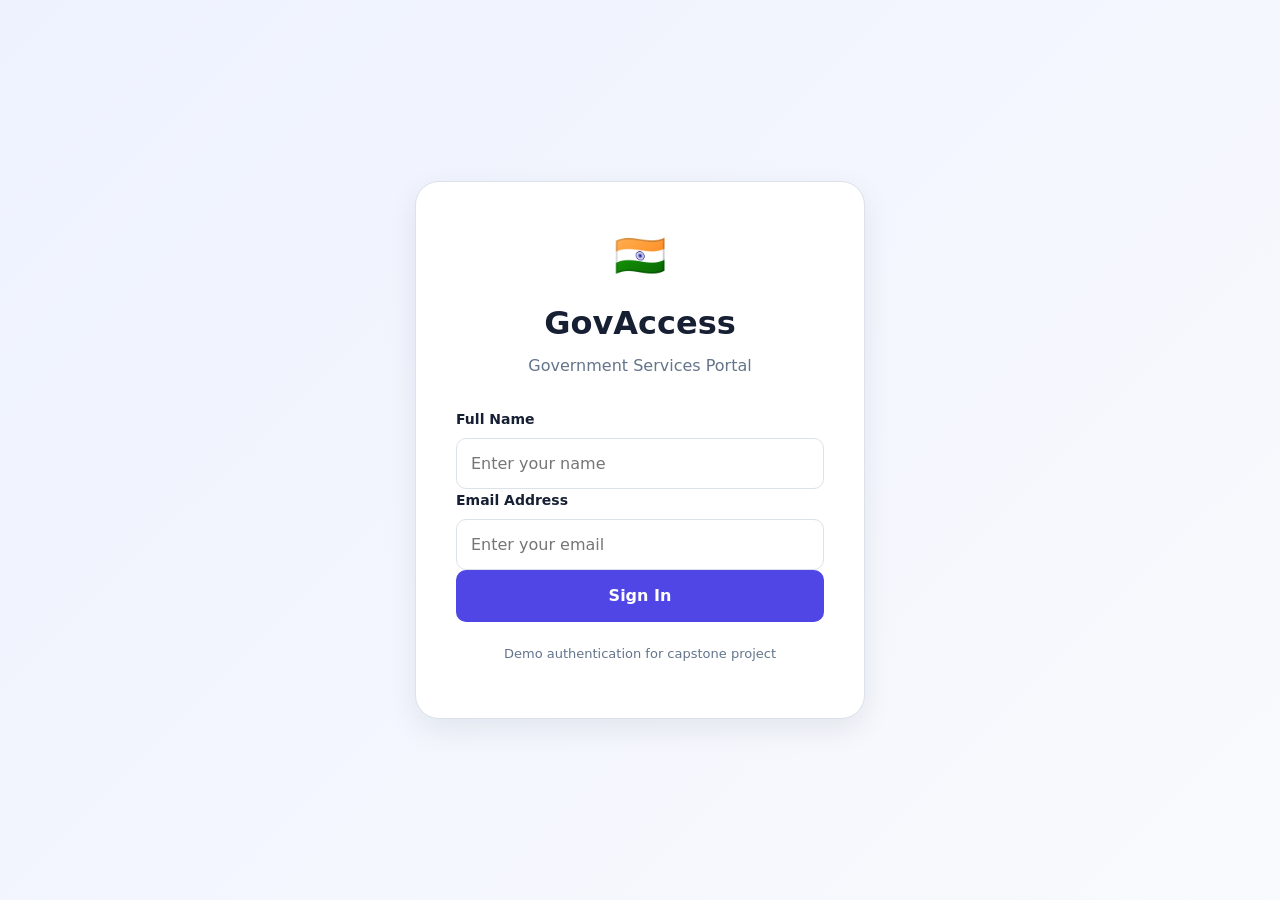
==== commit 2ce167ad: "Set capstone as deployment homepage" ====
--- a/client/index.html
+++ b/client/index.html
@@ -2,812 +2,14 @@
 <html lang="en">
 <head>
     <meta charset="UTF-8">
+    <meta name="viewport" content="width=device-width, initial-scale=1.0">
+    <title>GovAccess</title>
+</head>
+<body>
+    <p>Opening GovAccess...</p>
 
-    <meta
-        name="viewport"
-        content="width=device-width, initial-scale=1.0"
-    >
-
-    <meta
-        name="description"
-        content="India Government Accessibility Audit Dashboard"
-    >
-
-    <title>India Government Accessibility Audit</title>
-
-    <link
-        rel="stylesheet"
-        href="style.css"
-    >
-</head>
-
-<body>
-
-    <!-- HEADER -->
-    <header class="site-header">
-        <div class="container header-content">
-
-            <a
-                href="#home"
-                class="logo"
-                aria-label="India Government Accessibility Audit Home"
-            >
-                IndiaGov Audit
-            </a>
-
-            <nav
-                class="main-nav"
-                aria-label="Main navigation"
-            >
-                <a href="#home">Home</a>
-                <a href="#services">Services</a>
-                <a href="#live-services">Live Data</a>
-                <a href="#dashboard">Dashboard</a>
-                <a href="#application">Application</a>
-                <a href="#information">Information</a>
-            </nav>
-
-        </div>
-    </header>
-
-
-    <!-- MAIN -->
-    <main>
-
-        <!-- HERO -->
-        <section
-            id="home"
-            class="hero"
-        >
-            <div class="container">
-
-                <p class="eyebrow">
-                    Digital Accessibility Initiative
-                </p>
-
-                <h1>
-                    India Government Accessibility Audit
-                </h1>
-
-                <p class="hero-text">
-                    A responsive and accessible dashboard
-                    designed to demonstrate modern web
-                    accessibility, responsive design,
-                    and dynamic JavaScript functionality.
-                </p>
-
-                <a
-                    href="#live-services"
-                    class="primary-button"
-                >
-                    Explore Live Data
-                </a>
-
-            </div>
-        </section>
-
-
-        <!-- SERVICES -->
-        <section
-            id="services"
-            class="section"
-        >
-            <div class="container">
-
-                <div class="section-heading">
-                    <p class="eyebrow">
-                        Government Services
-                    </p>
-
-                    <h2>
-                        Important Citizen Services
-                    </h2>
-
-                    <p>
-                        Access information about common
-                        government services.
-                    </p>
-                </div>
-
-
-                <div class="service-grid">
-
-                    <article class="service-card">
-                        <div class="service-icon">
-                            ♿
-                        </div>
-
-                        <h3>
-                            Accessibility
-                        </h3>
-
-                        <p>
-                            Learn about accessibility
-                            features implemented in this
-                            dashboard.
-                        </p>
-
-                        <button
-                            id="open-modal"
-                            class="text-button"
-                            type="button"
-                        >
-                            View Guidelines
-                        </button>
-                    </article>
-
-
-                    <article class="service-card">
-                        <div class="service-icon">
-                            📄
-                        </div>
-
-                        <h3>
-                            Digital Documents
-                        </h3>
-
-                        <p>
-                            Access digital government
-                            information and documents.
-                        </p>
-
-                        <a
-                            href="#information"
-                            class="text-button"
-                        >
-                            View Information
-                        </a>
-                    </article>
-
-
-                    <article class="service-card">
-                        <div class="service-icon">
-                            🏛️
-                        </div>
-
-                        <h3>
-                            Citizen Services
-                        </h3>
-
-                        <p>
-                            Explore digital services
-                            available to citizens.
-                        </p>
-
-                        <a
-                            href="#dashboard"
-                            class="text-button"
-                        >
-                            View Dashboard
-                        </a>
-                    </article>
-
-                </div>
-
-            </div>
-        </section>
-
-
-        <!-- LIVE API DATA -->
-        <section
-            id="live-services"
-            class="section live-data-section"
-        >
-            <div class="container">
-
-                <div class="section-heading">
-                    <p class="eyebrow">
-                        REST API Integration
-                    </p>
-
-                    <h2>
-                        Live Service Data
-                    </h2>
-
-                    <p>
-                        Product data is loaded dynamically
-                        from a public REST API using
-                        asynchronous JavaScript.
-                    </p>
-                </div>
-
-
-                <!-- CONTROLS -->
-                <div class="data-controls">
-
-                    <div class="control-group">
-
-                        <label
-                            for="search-input"
-                        >
-                            Search services
-                        </label>
-
-                        <input
-                            type="search"
-                            id="search-input"
-                            placeholder="Search..."
-                            autocomplete="off"
-                        >
-
-                    </div>
-
-
-                    <div class="control-group">
-
-                        <label
-                            for="category-filter"
-                        >
-                            Category
-                        </label>
-
-                        <select
-                            id="category-filter"
-                        >
-                            <option value="all">
-                                All Categories
-                            </option>
-                        </select>
-
-                    </div>
-
-
-                    <div class="control-group">
-
-                        <label
-                            for="sort-select"
-                        >
-                            Sort
-                        </label>
-
-                        <select
-                            id="sort-select"
-                        >
-                            <option value="default">
-                                Default
-                            </option>
-
-                            <option value="name-asc">
-                                Name A-Z
-                            </option>
-
-                            <option value="name-desc">
-                                Name Z-A
-                            </option>
-
-                            <option value="price-low">
-                                Price Low-High
-                            </option>
-
-                            <option value="price-high">
-                                Price High-Low
-                            </option>
-                        </select>
-
-                    </div>
-
-                </div>
-
-
-                <!-- LOADING -->
-                <div
-                    id="loading"
-                    class="loading-state"
-                    aria-live="polite"
-                    hidden
-                >
-
-                    <div class="skeleton-card"></div>
-                    <div class="skeleton-card"></div>
-                    <div class="skeleton-card"></div>
-                    <div class="skeleton-card"></div>
-
-                </div>
-
-
-                <!-- ERROR -->
-                <div
-                    id="error-banner"
-                    class="error-banner"
-                    role="alert"
-                    hidden
-                >
-                    Unable to load live data.
-                    Please try again later.
-                </div>
-
-
-                <!-- PRODUCTS -->
-                <div
-                    id="product-grid"
-                    class="product-grid"
-                    aria-live="polite"
-                >
-                </div>
-
-            </div>
-        </section>
-
-
-        <!-- DASHBOARD -->
-        <section
-            id="dashboard"
-            class="section"
-        >
-            <div class="container">
-
-                <div class="section-heading">
-                    <p class="eyebrow">
-                        Audit Dashboard
-                    </p>
-
-                    <h2>
-                        Accessibility Overview
-                    </h2>
-
-                    <p>
-                        Key accessibility areas monitored
-                        by the audit dashboard.
-                    </p>
-                </div>
-
-
-                <div class="table-wrapper">
-
-                    <table>
-
-                        <caption>
-                            Accessibility audit overview
-                        </caption>
-
-                        <thead>
-                            <tr>
-                                <th scope="col">
-                                    Area
-                                </th>
-
-                                <th scope="col">
-                                    Status
-                                </th>
-
-                                <th scope="col">
-                                    Description
-                                </th>
-                            </tr>
-                        </thead>
-
-                        <tbody>
-
-                            <tr>
-                                <td>
-                                    Keyboard Navigation
-                                </td>
-
-                                <td>
-                                    Passed
-                                </td>
-
-                                <td>
-                                    Interactive elements
-                                    can be reached using
-                                    keyboard navigation.
-                                </td>
-                            </tr>
-
-
-                            <tr>
-                                <td>
-                                    Semantic HTML
-                                </td>
-
-                                <td>
-                                    Passed
-                                </td>
-
-                                <td>
-                                    Semantic HTML5 elements
-                                    are used throughout
-                                    the application.
-                                </td>
-                            </tr>
-
-
-                            <tr>
-                                <td>
-                                    Responsive Design
-                                </td>
-
-                                <td>
-                                    Passed
-                                </td>
-
-                                <td>
-                                    Layout adapts to mobile,
-                                    tablet and desktop
-                                    screens.
-                                </td>
-                            </tr>
-
-
-                            <tr>
-                                <td>
-                                    API Integration
-                                </td>
-
-                                <td>
-                                    Active
-                                </td>
-
-                                <td>
-                                    Data is loaded
-                                    asynchronously from
-                                    a public REST API.
-                                </td>
-                            </tr>
-
-                        </tbody>
-
-                    </table>
-
-                </div>
-
-            </div>
-        </section>
-
-
-        <!-- APPLICATION FORM -->
-        <section
-            id="application"
-            class="section"
-        >
-            <div class="container">
-
-                <div class="section-heading">
-                    <p class="eyebrow">
-                        Citizen Application
-                    </p>
-
-                    <h2>
-                        Application Form
-                    </h2>
-
-                    <p>
-                        Submit your details using the
-                        accessible form below.
-                    </p>
-                </div>
-
-
-                <form
-                    id="service-form"
-                    class="application-form"
-                >
-
-                    <div class="form-group">
-
-                        <label for="name">
-                            Full Name
-                        </label>
-
-                        <input
-                            type="text"
-                            id="name"
-                            name="name"
-                            required
-                        >
-
-                    </div>
-
-
-                    <div class="form-group">
-
-                        <label for="email">
-                            Email Address
-                        </label>
-
-                        <input
-                            type="email"
-                            id="email"
-                            name="email"
-                            required
-                        >
-
-                    </div>
-
-
-                    <div class="form-group">
-
-                        <label for="service">
-                            Select Service
-                        </label>
-
-                        <select
-                            id="service"
-                            name="service"
-                            required
-                        >
-                            <option value="">
-                                Select a service
-                            </option>
-
-                            <option value="documents">
-                                Digital Documents
-                            </option>
-
-                            <option value="accessibility">
-                                Accessibility Support
-                            </option>
-
-                            <option value="citizen">
-                                Citizen Services
-                            </option>
-                        </select>
-
-                    </div>
-
-
-                    <button
-                        type="submit"
-                        class="primary-button"
-                    >
-                        Submit Application
-                    </button>
-
-                </form>
-
-            </div>
-        </section>
-
-
-        <!-- INFORMATION -->
-        <section
-            id="information"
-            class="section"
-        >
-            <div class="container">
-
-                <div class="section-heading">
-                    <p class="eyebrow">
-                        About This Project
-                    </p>
-
-                    <h2>
-                        Accessibility Information
-                    </h2>
-                </div>
-
-
-                <div class="information-grid">
-
-                    <article class="information-card">
-
-                        <h3>
-                            Semantic Structure
-                        </h3>
-
-                        <p>
-                            The application uses semantic
-                            HTML5 elements such as header,
-                            navigation, main, section,
-                            article and footer.
-                        </p>
-
-                    </article>
-
-
-                    <article class="information-card">
-
-                        <h3>
-                            Keyboard Support
-                        </h3>
-
-                        <p>
-                            Interactive controls are
-                            designed to be accessible
-                            using keyboard navigation.
-                        </p>
-
-                    </article>
-
-
-                    <article class="information-card">
-
-                        <h3>
-                            Dynamic JavaScript
-                        </h3>
-
-                        <p>
-                            Live API data, search,
-                            filtering and sorting are
-                            handled without reloading
-                            the page.
-                        </p>
-
-                    </article>
-
-
-                    <article class="information-card">
-
-                        <h3>
-                            Local Storage
-                        </h3>
-
-                        <p>
-                            Client-side preferences and
-                            saved items are stored using
-                            browser localStorage.
-                        </p>
-
-                    </article>
-
-
-                    <article class="information-card">
-
-                        <h3>
-                            Responsive Design
-                        </h3>
-
-                        <p>
-                            The interface is designed for
-                            mobile, tablet and desktop
-                            screen sizes.
-                        </p>
-
-                    </article>
-
-
-                    <article class="information-card">
-
-                        <h3>
-                            Accessibility Testing
-                        </h3>
-
-                        <p>
-                            The project is tested using
-                            Lighthouse and accessibility
-                            best practices.
-                        </p>
-
-                    </article>
-
-                </div>
-
-
-                <div class="preference-box">
-
-                    <h3>
-                        Accessibility Preferences
-                    </h3>
-
-                    <p>
-                        Increase the font size if you
-                        need larger text.
-                    </p>
-
-                    <button
-                        id="increase-font"
-                        type="button"
-                        class="secondary-button"
-                    >
-                        Increase Font Size
-                    </button>
-
-                </div>
-
-            </div>
-        </section>
-
-    </main>
-
-
-    <!-- FOOTER -->
-    <footer class="site-footer">
-
-        <div class="container">
-
-            <p>
-                © 2026 India Government Accessibility
-                Audit
-            </p>
-
-            <p>
-                Built with HTML, CSS and JavaScript.
-            </p>
-
-        </div>
-
-    </footer>
-
-
-    <!-- ACCESSIBILITY INFORMATION MODAL -->
-    <div
-        id="accessibility-modal"
-        class="modal"
-        hidden
-    >
-
-        <div
-            class="modal-content"
-            role="dialog"
-            aria-modal="true"
-            aria-labelledby="modal-title"
-        >
-
-            <button
-                id="close-modal"
-                class="modal-close"
-                type="button"
-                aria-label="Close Accessibility Information"
-            >
-                ×
-            </button>
-
-
-            <h2 id="modal-title">
-                Accessibility Information
-            </h2>
-
-
-            <p>
-                This dashboard follows semantic HTML5
-                structure and accessibility practices
-                to support keyboard and assistive
-                technology users.
-            </p>
-
-
-            <ul>
-
-                <li>
-                    Semantic HTML5 elements are used
-                    throughout the page.
-                </li>
-
-                <li>
-                    Form fields have accessible labels.
-                </li>
-
-                <li>
-                    Navigation can be accessed using
-                    the keyboard.
-                </li>
-
-                <li>
-                    Tables include accessible headers.
-                </li>
-
-                <li>
-                    Interactive controls have accessible
-                    names.
-                </li>
-
-                <li>
-                    Live API data is loaded using
-                    asynchronous JavaScript.
-                </li>
-
-                <li>
-                    Search, filtering and sorting update
-                    the DOM without page reloads.
-                </li>
-
-                <li>
-                    User preferences are stored using
-                    localStorage.
-                </li>
-
-            </ul>
-
-        </div>
-
-    </div>
-
-
-    <!-- JAVASCRIPT -->
-    <script
-        type="module"
-        src="app.js"
-    ></script>
-
+    <script>
+        window.location.replace("login.html");
+    </script>
 </body>
 </html>
